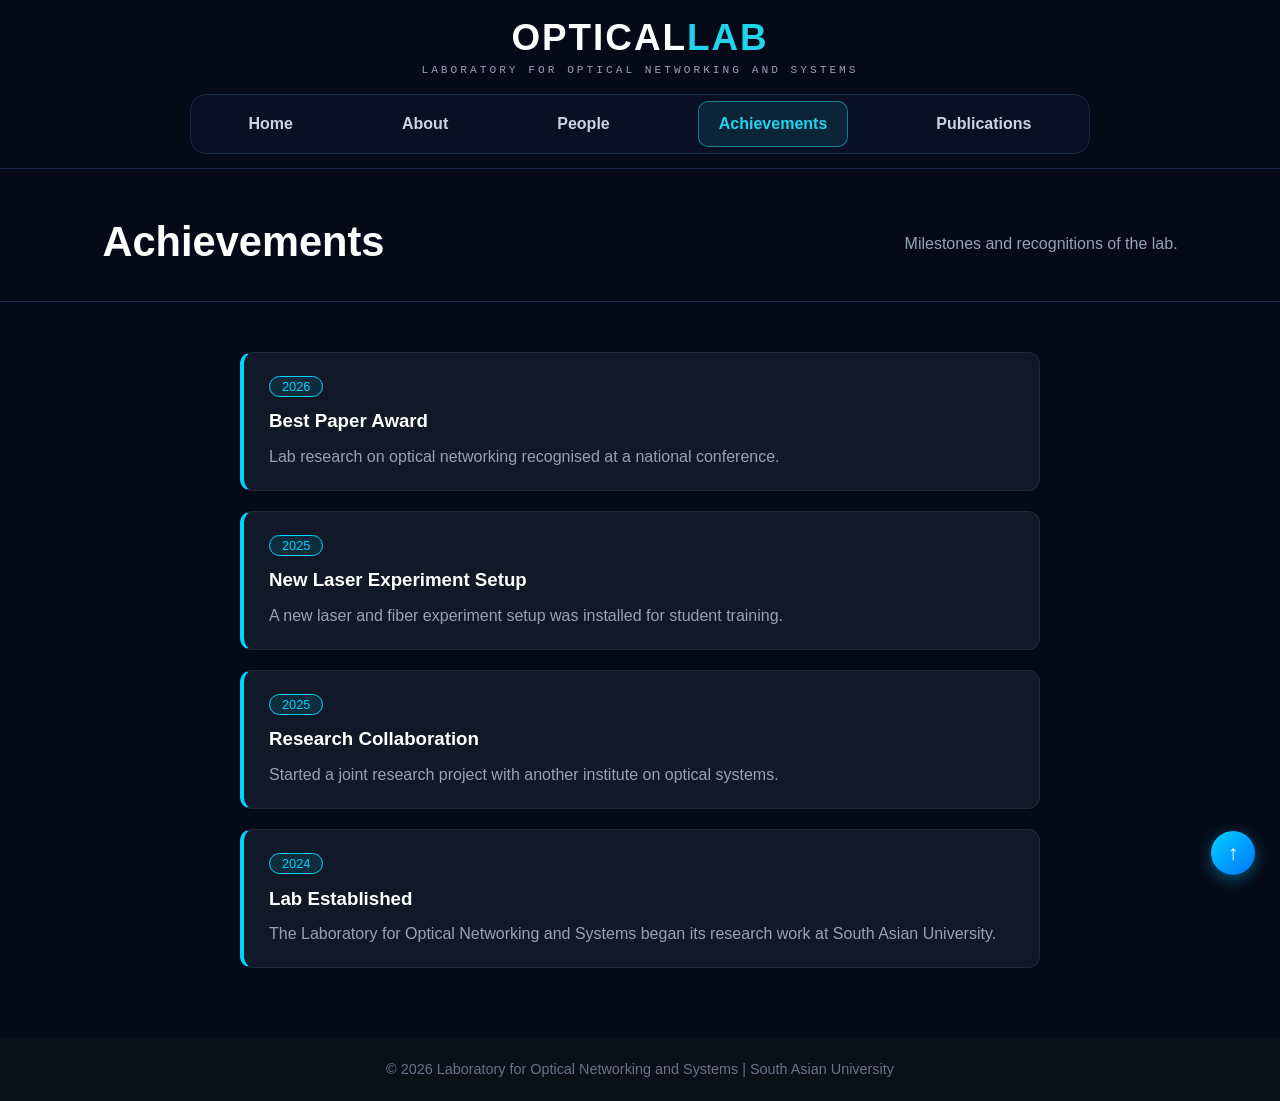
==== achievements.html @ 2f09a8d0 "Update achievements.html" ====
<!DOCTYPE html>
<html lang="en">
<head>
    <meta charset="UTF-8">
    <meta name="viewport" content="width=device-width, initial-scale=1.0">
    <title>Achievements | Laboratory for Optical Networking and Systems</title>
    <link rel="stylesheet" href="style.css">
</head>
<body id="top">
    <header class="site-header">
        <a class="brand" href="../index.html">
            <span class="brand-name">OPTICAL<span>LAB</span></span>
            <span class="brand-tag">Laboratory for Optical Networking and Systems</span>
        </a>
        <input type="checkbox" id="menuToggle" class="menu-toggle">
        <label for="menuToggle" class="menu-btn" aria-label="Open menu">&#9776; Menu</label>
        <nav class="pill-nav">
            <ul class="nav-links">
                    <li><a href="../index.html">Home</a></li>
                    <li><a href="../index.html#about">About</a></li>
                    <li><a href="team.html">People</a></li>
                    <li><a href="achievements.html" class="active">Achievements</a></li>
                    <li><a href="publications.html">Publications</a></li>
            </ul>
        </nav>
    </header>

    <section class="page-header">
        <h1>Achievements</h1>
        <p>Milestones and recognitions of the lab.</p>
    </section>

    <section class="content">
        <!-- NOTE: entries below are sample text. Replace them with real achievements. -->
        <div class="timeline">
            <div class="timeline-item">
                <span class="year-tag">2026</span>
                <h3>Best Paper Award</h3>
                <p>Lab research on optical networking recognised at a national conference.</p>
            </div>
            <div class="timeline-item">
                <span class="year-tag">2025</span>
                <h3>New Laser Experiment Setup</h3>
                <p>A new laser and fiber experiment setup was installed for student training.</p>
            </div>
            <div class="timeline-item">
                <span class="year-tag">2025</span>
                <h3>Research Collaboration</h3>
                <p>Started a joint research project with another institute on optical systems.</p>
            </div>
            <div class="timeline-item">
                <span class="year-tag">2024</span>
                <h3>Lab Established</h3>
                <p>The Laboratory for Optical Networking and Systems began its research work at South Asian University.</p>
            </div>
        </div>
    </section>

    <footer>
        <p>&copy; 2026 Laboratory for Optical Networking and Systems | South Asian University</p>
    </footer>
    <a href="#top" class="top-btn" title="Back to top">&uarr;</a>
    <script src="../js/main.js" defer></script>
</body>
</html>
---- style.css ----
* {
    margin: 0;
    padding: 0;
    box-sizing: border-box;
    font-family: -apple-system, BlinkMacSystemFont, "Segoe UI", Roboto, Helvetica, Arial, sans-serif;
}

body {
    background-color: #0b0f19; 
    color: #e0e6ed;
    line-height: 1.6;
}

.navbar {
    display: flex;
    justify-content: space-between;
    align-items: center;
    padding: 1.2rem 8%;
    background-color: #111827;
    border-bottom: 2px solid #00d2ff; 
    position: sticky;
    top: 0;
    z-index: 100;
}

.logo {
    font-size: 1.5rem;
    font-weight: 700;
    letter-spacing: 1px;
    color: #ffffff;
}

.logo span {
    color: #00d2ff; 
}

.nav-links {
    display: flex;
    list-style: none;
    gap: 20px;
}

.nav-links a {
    text-decoration: none;
    color: #a0aec0;
    font-weight: 500;
    transition: color 0.3s ease, border-bottom 0.3s ease;
    padding-bottom: 5px;
}

.nav-links a:hover,
.nav-links a.active {
    color: #00d2ff;
    border-bottom: 2px solid #00d2ff;
}

.hero {
    background: radial-gradient(circle at center, #1e293b 0%, #0b0f19 80%);
    text-align: center;
    padding: 100px 20px;
    border-bottom: 1px solid #1e293b;
}

.hero-content {
    max-width: 800px;
    margin: 0 auto;
}

.badge {
    background: rgba(0, 210, 255, 0.1);
    color: #00d2ff;
    padding: 6px 16px;
    border-radius: 20px;
    font-size: 0.85rem;
    border: 1px solid #00d2ff;
    display: inline-block;
    margin-bottom: 15px;
}

.hero h1 {
    font-size: 2.8rem;
    color: #ffffff;
    margin-bottom: 15px;
    text-shadow: 0 0 15px rgba(0, 210, 255, 0.4);
}

.hero p {
    font-size: 1.15rem;
    color: #94a3b8;
    margin-bottom: 30px;
}

.hero-btns {
    display: flex;
    justify-content: center;
    gap: 15px;
}


.btn {
    text-decoration: none;
    padding: 12px 28px;
    border-radius: 30px;
    font-weight: 600;
    transition: all 0.3s ease;
}

.primary-btn {
    background: linear-gradient(135deg, #00d2ff, #0072ff);
    color: #ffffff;
    box-shadow: 0 4px 15px rgba(0, 210, 255, 0.3);
}

.primary-btn:hover {
    transform: translateY(-3px);
    box-shadow: 0 6px 20px rgba(0, 210, 255, 0.6);
}

.secondary-btn {
    background: transparent;
    color: #ffffff;
    border: 2px solid #334155;
}

.secondary-btn:hover {
    border-color: #00d2ff;
    color: #00d2ff;
    transform: translateY(-3px);
}

.highlights {
    padding: 70px 8%;
    text-align: center;
}

.section-title {
    font-size: 2rem;
    color: #ffffff;
    margin-bottom: 40px;
    position: relative;
    display: inline-block;
}

.section-title::after {
    content: '';
    display: block;
    width: 60%;
    height: 3px;
    background: #00d2ff;
    margin: 8px auto 0;
    border-radius: 2px;
}

.card-container {
    display: flex;
    justify-content: center;
    gap: 30px;
    flex-wrap: wrap;
}

.card {
    background-color: #111827;
    border: 1px solid #1e293b;
    border-radius: 12px;
    padding: 30px 20px;
    width: 300px;
    display: flex;
    flex-direction: column;
    align-items: center;
    transition: transform 0.3s ease, border-color 0.3s ease, box-shadow 0.3s ease;
}

.icon-shape {
    width: 50px;
    height: 50px;
    border-radius: 50%;
    margin-bottom: 20px;
}

.optical-icon {
    border: 4px solid #00d2ff;
    background: radial-gradient(circle, #00d2ff 30%, transparent 40%);
}

.laser-icon {
    background: linear-gradient(45deg, #00d2ff, #0072ff);
    box-shadow: 0 0 10px #00d2ff;
}

.system-icon {
    border: 3px dashed #00d2ff;
    background: #0b0f19;
}

.card h3 {
    color: #ffffff;
    margin-bottom: 10px;
}

.card p {
    color: #94a3b8;
    font-size: 0.95rem;
}

.card:hover {
    transform: translateY(-8px);
    border-color: #00d2ff;
    box-shadow: 0 8px 25px rgba(0, 210, 255, 0.25);
}

.stats-banner {
    display: flex;
    justify-content: space-around;
    align-items: center;
    background: #0f172a;
    padding: 40px 8%;
    margin-top: 20px;
    border-top: 1px solid #1e293b;
    border-bottom: 1px solid #1e293b;
    text-align: center;
}

.stat-item h3 {
    font-size: 2.2rem;
    color: #00d2ff;
}

.stat-item p {
    color: #94a3b8;
    font-weight: 500;
}

footer {
    text-align: center;
    padding: 20px;
    background-color: #0b0f19;
    color: #64748b;
    font-size: 0.9rem;
}



/* =====================================================
   NEW STYLES  (About section, Team, Publications,
   Achievements) - everything here is pure CSS, no JS
   ===================================================== */

html {
    scroll-behavior: smooth;
    scroll-padding-top: 80px; /* so the sticky navbar doesn't cover section titles */
}

/* ---------- Mobile menu (checkbox trick, no JS) ---------- */
.menu-toggle {
    display: none; /* the hidden checkbox */
}

.menu-btn {
    display: none; /* shown only on small screens */
    border: 1px solid #334155;
    color: #ffffff;
    font-size: 1.4rem;
    padding: 2px 12px;
    border-radius: 6px;
    cursor: pointer;
}

/* ---------- About section (merged into Home) ---------- */
.about {
    padding: 70px 8%;
    text-align: center;
}

.about-text {
    max-width: 800px;
    margin: 0 auto 40px;
    color: #94a3b8;
    font-size: 1.05rem;
}

.about-text p {
    margin-bottom: 15px;
}

.about .card h3 {
    color: #00d2ff;
}

.card p {
    text-align: center;
}

/* ---------- Explore More cards ---------- */
.explore {
    padding: 70px 8%;
    text-align: center;
}

.link-card {
    text-decoration: none;
}

/* ---------- Header used on the inner pages ---------- */
.page-header {
    text-align: center;
    padding: 60px 20px;
    background: radial-gradient(circle at center, #1e293b 0%, #0b0f19 80%);
    border-bottom: 1px solid #1e293b;
}

.page-header h1 {
    font-size: 2.4rem;
    color: #ffffff;
    text-shadow: 0 0 15px rgba(0, 210, 255, 0.4);
}

.page-header p {
    color: #94a3b8;
    margin-top: 8px;
}

.content {
    padding: 50px 8%;
    min-height: 50vh;
}

/* ---------- Filters (Team + Publications) ----------
   Each filter is a group of hidden radio buttons.
   The labels act as the buttons. When a radio is
   :checked, CSS hides the cards that don't match. */
.filter-radio {
    position: absolute;
    opacity: 0;
    pointer-events: none;
}

/* shows a ring around the buttons when using the keyboard */
.filter-radio:focus-visible ~ .filter-bar {
    outline: 2px solid #00d2ff;
    outline-offset: 8px;
    border-radius: 30px;
}

.filter-bar {
    display: flex;
    justify-content: center;
    flex-wrap: wrap;
    gap: 12px;
    margin-bottom: 40px;
}

.filter-btn {
    background: transparent;
    color: #a0aec0;
    border: 2px solid #334155;
    padding: 8px 22px;
    border-radius: 30px;
    font-weight: 600;
    cursor: pointer;
    transition: all 0.3s ease;
}

.filter-btn:hover {
    border-color: #00d2ff;
    color: #00d2ff;
}

/* highlight the button of the checked radio */
#t-all:checked ~ .filter-bar label[for="t-all"],
#t-faculty:checked ~ .filter-bar label[for="t-faculty"],
#t-researcher:checked ~ .filter-bar label[for="t-researcher"],
#t-student:checked ~ .filter-bar label[for="t-student"],
#p-all:checked ~ .filter-bar label[for="p-all"],
#p-2026:checked ~ .filter-bar label[for="p-2026"],
#p-2025:checked ~ .filter-bar label[for="p-2025"],
#p-2024:checked ~ .filter-bar label[for="p-2024"] {
    border-color: #00d2ff;
    color: #00d2ff;
    background: rgba(0, 210, 255, 0.1);
}

/* Team: hide members that are not in the chosen group */
#t-faculty:checked ~ .card-container .member:not(.faculty),
#t-researcher:checked ~ .card-container .member:not(.researcher),
#t-student:checked ~ .card-container .member:not(.student) {
    display: none;
}

/* Publications: hide papers from other years */
#p-2026:checked ~ .pub-list .pub:not(.y2026),
#p-2025:checked ~ .pub-list .pub:not(.y2025),
#p-2024:checked ~ .pub-list .pub:not(.y2024) {
    display: none;
}

/* ---------- Team cards ---------- */
.avatar {
    width: 80px;
    height: 80px;
    border-radius: 50%;
    background: linear-gradient(135deg, #00d2ff, #0072ff);
    color: #ffffff;
    font-size: 1.5rem;
    font-weight: 700;
    display: flex;
    justify-content: center;
    align-items: center;
    margin-bottom: 15px;
}

.role-tag {
    color: #00d2ff;
    font-size: 0.85rem;
    margin-bottom: 10px;
}

/* ---------- Publications + Achievements lists ---------- */
.pub-list,
.timeline {
    max-width: 800px;
    margin: 0 auto;
}

.pub,
.timeline-item {
    background-color: #111827;
    border: 1px solid #1e293b;
    border-left: 4px solid #00d2ff;
    border-radius: 12px;
    padding: 20px 25px;
    margin-bottom: 20px;
    transition: transform 0.3s ease, box-shadow 0.3s ease;
}

.pub:hover,
.timeline-item:hover {
    transform: translateX(6px);
    box-shadow: 0 8px 25px rgba(0, 210, 255, 0.2);
}

.pub h3,
.timeline-item h3 {
    color: #ffffff;
    margin: 8px 0;
}

.year-tag {
    background: rgba(0, 210, 255, 0.1);
    color: #00d2ff;
    border: 1px solid #00d2ff;
    border-radius: 20px;
    padding: 2px 12px;
    font-size: 0.8rem;
}

.authors {
    color: #94a3b8;
    font-size: 0.95rem;
}

.journal {
    color: #64748b;
    font-size: 0.9rem;
    font-style: italic;
}

.timeline-item p {
    color: #94a3b8;
}

/* ---------- Back to top (plain link, no JS) ---------- */
.top-btn {
    position: fixed;
    bottom: 25px;
    right: 25px;
    width: 44px;
    height: 44px;
    border-radius: 50%;
    background: linear-gradient(135deg, #00d2ff, #0072ff);
    color: #ffffff;
    font-size: 1.3rem;
    text-decoration: none;
    display: flex;
    justify-content: center;
    align-items: center;
    box-shadow: 0 4px 15px rgba(0, 210, 255, 0.4);
    z-index: 100;
}

/* ---------- Responsive ---------- */
@media (max-width: 768px) {
    .navbar {
        flex-wrap: wrap;
        padding: 1rem 5%;
    }

    .menu-btn {
        display: block;
    }

    nav {
        width: 100%;
    }

    .nav-links {
        display: none;
        flex-direction: column;
        gap: 12px;
        padding-top: 15px;
    }

    /* when the checkbox is ticked, show the menu */
    .menu-toggle:checked ~ nav .nav-links {
        display: flex;
    }

    .hero h1 {
        font-size: 2rem;
    }

    .hero-btns {
        flex-direction: column;
        align-items: center;
    }

    .stats-banner {
        flex-direction: column;
        gap: 20px;
    }

    .card {
        width: 100%;
    }
}


/* =====================================================
   SITE THEME OVERRIDES - header, page header, people page
   (styled after the CiLab website)
   ===================================================== */
:root {
    --bg: #060a18;
    --panel: #0b1226;
    --line: #1b2a4a;
    --cyan: #22d3ee;
    --mono: "Space Mono", "Courier New", Consolas, monospace;
}

body { background-color: var(--bg); }

/* ---------- Centered logo + pill menu ---------- */
.site-header {
    text-align: center;
    padding: 18px 4% 0;
    background: var(--bg);
    border-bottom: 1px solid var(--line);
    position: sticky;
    top: 0;
    z-index: 100;
}

.brand {
    display: inline-flex;
    flex-direction: column;
    align-items: center;
    text-decoration: none;
}

.brand-name {
    font-size: 2.3rem;
    font-weight: 800;
    letter-spacing: 2px;
    color: #ffffff;
    line-height: 1.1;
}

.brand-name span { color: var(--cyan); }

.brand-tag {
    font-family: var(--mono);
    font-size: 0.7rem;
    letter-spacing: 3px;
    text-transform: uppercase;
    color: #94a3b8;
    margin-top: 4px;
}

.pill-nav {
    max-width: 900px;
    margin: 14px auto;
    border: 1px solid var(--line);
    border-radius: 16px;
    background: rgba(11, 18, 38, 0.8);
    padding: 6px;
}

.pill-nav .nav-links {
    display: flex;
    justify-content: space-around;
    gap: 6px;
}

.pill-nav .nav-links a {
    display: block;
    padding: 9px 20px;
    border: 1px solid transparent;
    border-radius: 10px;
    color: #cbd5e1;
    font-weight: 600;
}

.pill-nav .nav-links a:hover,
.pill-nav .nav-links a.active {
    color: var(--cyan);
    background: rgba(34, 211, 238, 0.1);
    border: 1px solid rgba(34, 211, 238, 0.5);
}

.site-header .menu-btn { margin: 12px auto 0; }

/* ---------- Page header (left aligned, like CiLab) ---------- */
.page-header {
    display: flex;
    justify-content: space-between;
    align-items: center;
    flex-wrap: wrap;
    gap: 20px;
    text-align: left;
    background: var(--bg);
    padding: 40px 8% 25px;
    margin: 0;
    border-bottom: 1px solid var(--line);
}

.page-header h1 { font-size: 2.6rem; text-shadow: none; }
.page-header p { margin-top: 4px; }

.eyebrow {
    display: block;
    font-family: var(--mono);
    font-size: 0.8rem;
    letter-spacing: 2.5px;
    text-transform: uppercase;
    color: var(--cyan);
    margin-bottom: 6px;
}

.outline-btn {
    color: var(--cyan);
    text-decoration: none;
    font-weight: 600;
    border: 1px solid rgba(34, 211, 238, 0.5);
    background: rgba(34, 211, 238, 0.08);
    padding: 12px 22px;
    border-radius: 10px;
    transition: all 0.3s ease;
}

.outline-btn:hover { background: rgba(34, 211, 238, 0.2); }

.solid-btn {
    background: var(--cyan);
    color: #04121c;
    text-decoration: none;
    font-weight: 700;
    padding: 12px 22px;
    border-radius: 10px;
    white-space: nowrap;
    align-self: flex-start;
}

.solid-btn:hover { background: #67e8f9; }

/* ---------- People page ---------- */
.people-page {
    max-width: 1300px;
    margin: 0 auto;
    padding: 40px 4%;
}

.count {
    font-family: var(--mono);
    font-size: 0.75rem;
    color: var(--cyan);
    margin-left: 6px;
}

/* tree box */
.tree-box {
    background: var(--panel);
    border: 1px solid var(--line);
    border-radius: 18px;
    padding: 30px 20px;
    text-align: center;
    margin-bottom: 40px;
}

.tree-root {
    display: inline-block;
    border: 1px solid rgba(34, 211, 238, 0.6);
    border-radius: 12px;
    padding: 10px 22px;
    font-weight: 700;
    color: #ffffff;
    background: rgba(34, 211, 238, 0.06);
    box-shadow: 0 0 18px rgba(34, 211, 238, 0.15);
}

.tree-nodes {
    position: relative;
    display: flex;
    justify-content: center;
    flex-wrap: wrap;
    gap: 40px;
    margin-top: 34px;
    padding-top: 22px;
}

/* connector lines */
.tree-root::after {
    content: "";
    display: block;
    width: 2px;
    height: 34px;
    background: var(--cyan);
    margin: 10px auto -44px;
    position: relative;
    top: 10px;
}

.tree-nodes::before {
    content: "";
    position: absolute;
    top: 0;
    left: 18%;
    right: 18%;
    height: 2px;
    background: linear-gradient(90deg, #6366f1, var(--cyan), #38bdf8);
}

.tree-node {
    position: relative;
    display: flex;
    flex-direction: column;
    align-items: center;
    min-width: 200px;
    padding: 12px 22px;
    border: 1px solid var(--line);
    border-radius: 12px;
    background: #080e20;
    color: #ffffff;
    font-weight: 700;
    cursor: pointer;
    transition: all 0.3s ease;
}

.tree-node::before {
    content: "";
    position: absolute;
    top: -22px;
    left: 50%;
    width: 2px;
    height: 22px;
    background: #38bdf8;
}

.tree-node small {
    font-family: var(--mono);
    font-size: 0.65rem;
    letter-spacing: 2px;
    text-transform: uppercase;
    color: var(--cyan);
    margin-bottom: 4px;
}

.tree-node:hover { border-color: var(--cyan); }

#g-members:checked ~ .tree-box label[for="g-members"],
#g-collab:checked ~ .tree-box label[for="g-collab"],
#g-alumni:checked ~ .tree-box label[for="g-alumni"] {
    border-color: var(--cyan);
    background: rgba(34, 211, 238, 0.1);
    box-shadow: 0 0 22px rgba(34, 211, 238, 0.3);
}

/* sub filter (only for collaborators) */
.sub-bar {
    display: none;
    justify-content: center;
    flex-wrap: wrap;
    gap: 10px;
    margin-top: 25px;
}

#g-members:checked ~ .tree-box .sub-members,
#g-collab:checked ~ .tree-box .sub-collab,
#g-alumni:checked ~ .tree-box .sub-alumni { display: flex; }

.sub-btn {
    min-width: 150px;
    padding: 10px 20px;
    border: 1px solid var(--line);
    border-radius: 10px;
    background: #080e20;
    color: #ffffff;
    font-weight: 700;
    cursor: pointer;
    transition: all 0.3s ease;
}

.sub-btn:hover { border-color: var(--cyan); }

#c-all:checked ~ .tree-box label[for="c-all"],
#c-prof:checked ~ .tree-box label[for="c-prof"],
#c-scholar:checked ~ .tree-box label[for="c-scholar"],
#c-industry:checked ~ .tree-box label[for="c-industry"],
#m-all:checked ~ .tree-box label[for="m-all"],
#m-btech:checked ~ .tree-box label[for="m-btech"],
#m-scholar:checked ~ .tree-box label[for="m-scholar"],
#m-staff:checked ~ .tree-box label[for="m-staff"],
#a-all:checked ~ .tree-box label[for="a-all"],
#a-scholar:checked ~ .tree-box label[for="a-scholar"],
#a-btech:checked ~ .tree-box label[for="a-btech"] {
    border-color: var(--cyan);
    background: rgba(34, 211, 238, 0.12);
}

/* panels: show only the chosen group */
.panel { display: none; }
#g-members:checked ~ .panel-members,
#g-collab:checked ~ .panel-collab,
#g-alumni:checked ~ .panel-alumni { display: block; }

#c-prof:checked ~ .panel-collab .person-card:not(.prof),
#c-scholar:checked ~ .panel-collab .person-card:not(.scholar),
#c-industry:checked ~ .panel-collab .person-card:not(.industry) { display: none; }

/* current members sub filter (PI block only shows under "All") */
#m-btech:checked ~ .panel-members .person-card:not(.btech),
#m-scholar:checked ~ .panel-members .person-card:not(.scholar),
#m-staff:checked ~ .panel-members .person-card:not(.staff),
#m-btech:checked ~ .panel-members .pi-only,
#m-scholar:checked ~ .panel-members .pi-only,
#m-staff:checked ~ .panel-members .pi-only { display: none; }

/* alumni sub filter */
#a-scholar:checked ~ .panel-alumni .person-card:not(.scholar),
#a-btech:checked ~ .panel-alumni .person-card:not(.btech) { display: none; }

/* section label with line */
.section-tag {
    display: flex;
    align-items: center;
    gap: 15px;
    margin: 10px 0 22px;
}

.section-tag::after {
    content: "";
    flex: 1;
    height: 1px;
    background: var(--line);
}

.section-tag span {
    font-family: var(--mono);
    font-size: 0.85rem;
    letter-spacing: 2px;
    text-transform: uppercase;
    color: var(--cyan);
    border: 1px solid rgba(34, 211, 238, 0.45);
    background: rgba(34, 211, 238, 0.07);
    padding: 7px 14px;
    border-radius: 8px;
}

/* photo placeholder (head + shoulders) */
.avatar-box {
    flex-shrink: 0;
    width: 80px;
    height: 80px;
    border: 1px solid rgba(34, 211, 238, 0.4);
    border-radius: 12px;
    background: #0d1630;
    overflow: hidden;
    position: relative;
}

.avatar-box.big { width: 190px; height: 215px; border: 3px solid var(--cyan); border-radius: 12px; }

.silhouette::before,
.silhouette::after {
    content: "";
    position: absolute;
    left: 50%;
    transform: translateX(-50%);
    background: #1f2b4d;
}

.silhouette::before { top: 18%; width: 34%; height: 34%; border-radius: 50%; }
.silhouette::after { bottom: -12%; width: 70%; height: 42%; border-radius: 50% 50% 0 0; }

/* PI feature card */
.pi-card {
    display: flex;
    gap: 30px;
    align-items: flex-start;
    background: var(--panel);
    border: 1px solid rgba(34, 211, 238, 0.5);
    border-radius: 18px;
    padding: 30px;
    margin-bottom: 40px;
    box-shadow: 0 0 25px rgba(34, 211, 238, 0.08);
}

.pi-info { flex: 1; }
.pi-info h2 { font-size: 2.2rem; color: #ffffff; line-height: 1.2; }
.pi-role { display: block; color: var(--cyan); font-weight: 700; font-size: 1.1rem; margin: 4px 0; }
.pi-dept { display: block; color: #94a3b8; font-size: 0.9rem; margin-bottom: 15px; }
.pi-info p { color: #cbd5e1; }

/* member cards */
.people-grid {
    display: grid;
    grid-template-columns: repeat(auto-fill, minmax(340px, 1fr));
    gap: 22px;
    margin-bottom: 40px;
}

.person-card {
    display: flex;
    gap: 18px;
    align-items: flex-start;
    background: var(--panel);
    border: 1px solid var(--line);
    border-radius: 14px;
    padding: 20px;
    transition: transform 0.3s ease, border-color 0.3s ease, box-shadow 0.3s ease;
}

.person-card:hover {
    transform: translateY(-4px);
    border-color: var(--cyan);
    box-shadow: 0 8px 25px rgba(34, 211, 238, 0.2);
}

.person-info h3 { color: #ffffff; font-size: 1.2rem; }
.person-role { display: block; color: var(--cyan); font-weight: 600; font-size: 0.88rem; margin: 2px 0 6px; }
.person-info p { color: #94a3b8; font-size: 0.9rem; }

.person-links { display: flex; gap: 15px; margin-top: 10px; }

.person-links a {
    color: #a0aec0;
    font-size: 0.85rem;
    text-decoration: none;
    border-bottom: 1px solid #334155;
}

.person-links a:hover { color: var(--cyan); border-color: var(--cyan); }

/* ---------- Mobile ---------- */
@media (max-width: 768px) {
    .pill-nav { display: none; }
    .menu-toggle:checked ~ .pill-nav { display: block; }
    .pill-nav .nav-links { flex-direction: column; padding-top: 0; }
    .site-header .menu-btn { display: inline-block; }
    .brand-name { font-size: 1.8rem; }
    .brand-tag { font-size: 0.55rem; letter-spacing: 1.5px; }
    .page-header h1 { font-size: 2rem; }
    .pi-card { flex-direction: column; }
    .tree-nodes::before { display: none; }
    .tree-node { min-width: 100%; }
    .tree-node::before, .tree-root::after { display: none; }
    .tree-nodes { gap: 12px; margin-top: 20px; padding-top: 0; }
    .people-grid { grid-template-columns: 1fr; }
}
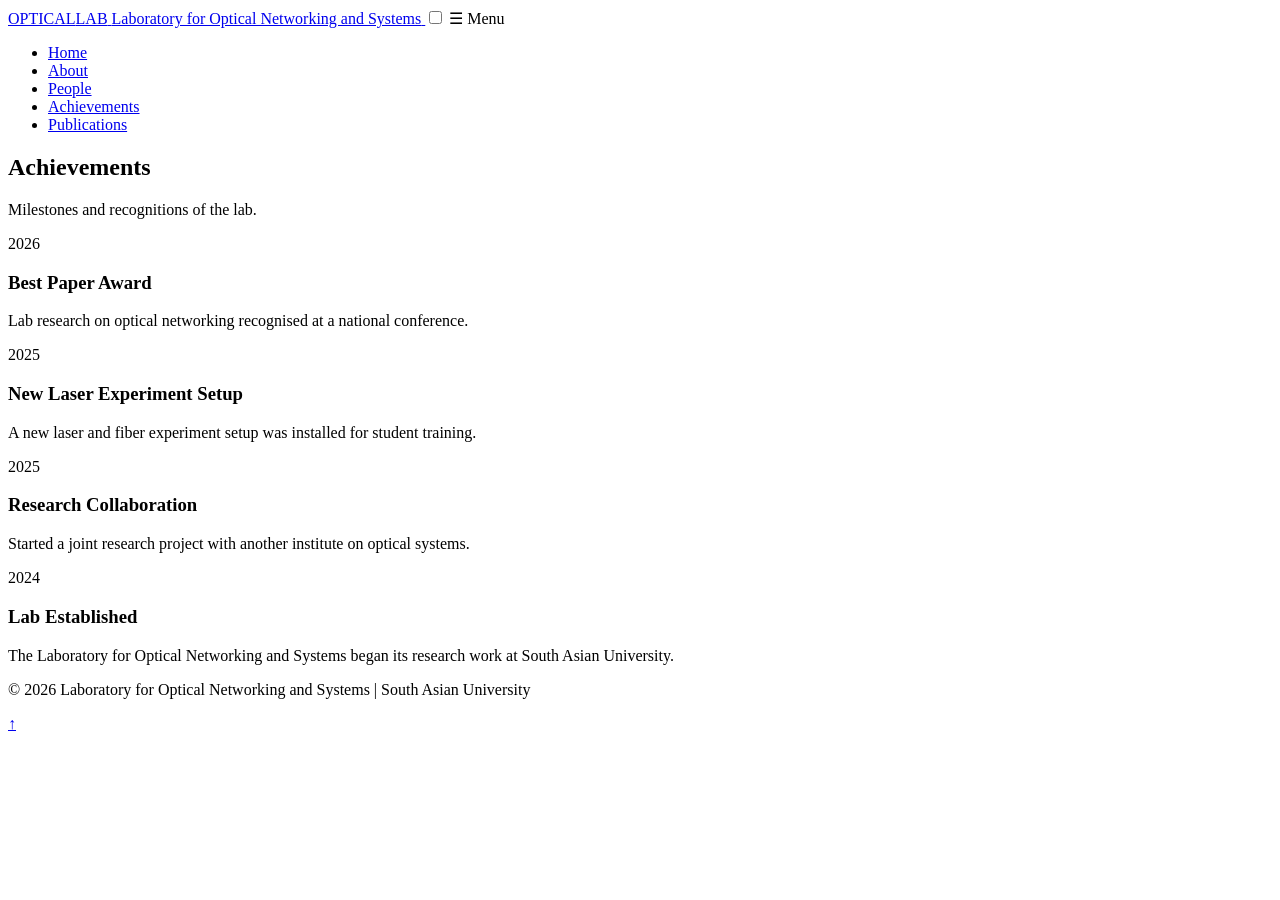
==== commit 26b731a2: "Update achievements.html" ====
--- a/achievements.html
+++ b/achievements.html
@@ -4,7 +4,7 @@
     <meta charset="UTF-8">
     <meta name="viewport" content="width=device-width, initial-scale=1.0">
     <title>Achievements | Laboratory for Optical Networking and Systems</title>
-    <link rel="stylesheet" href="style.css">
+    <link rel="stylesheet" href="../css/style.css">
 </head>
 <body id="top">
     <header class="site-header">
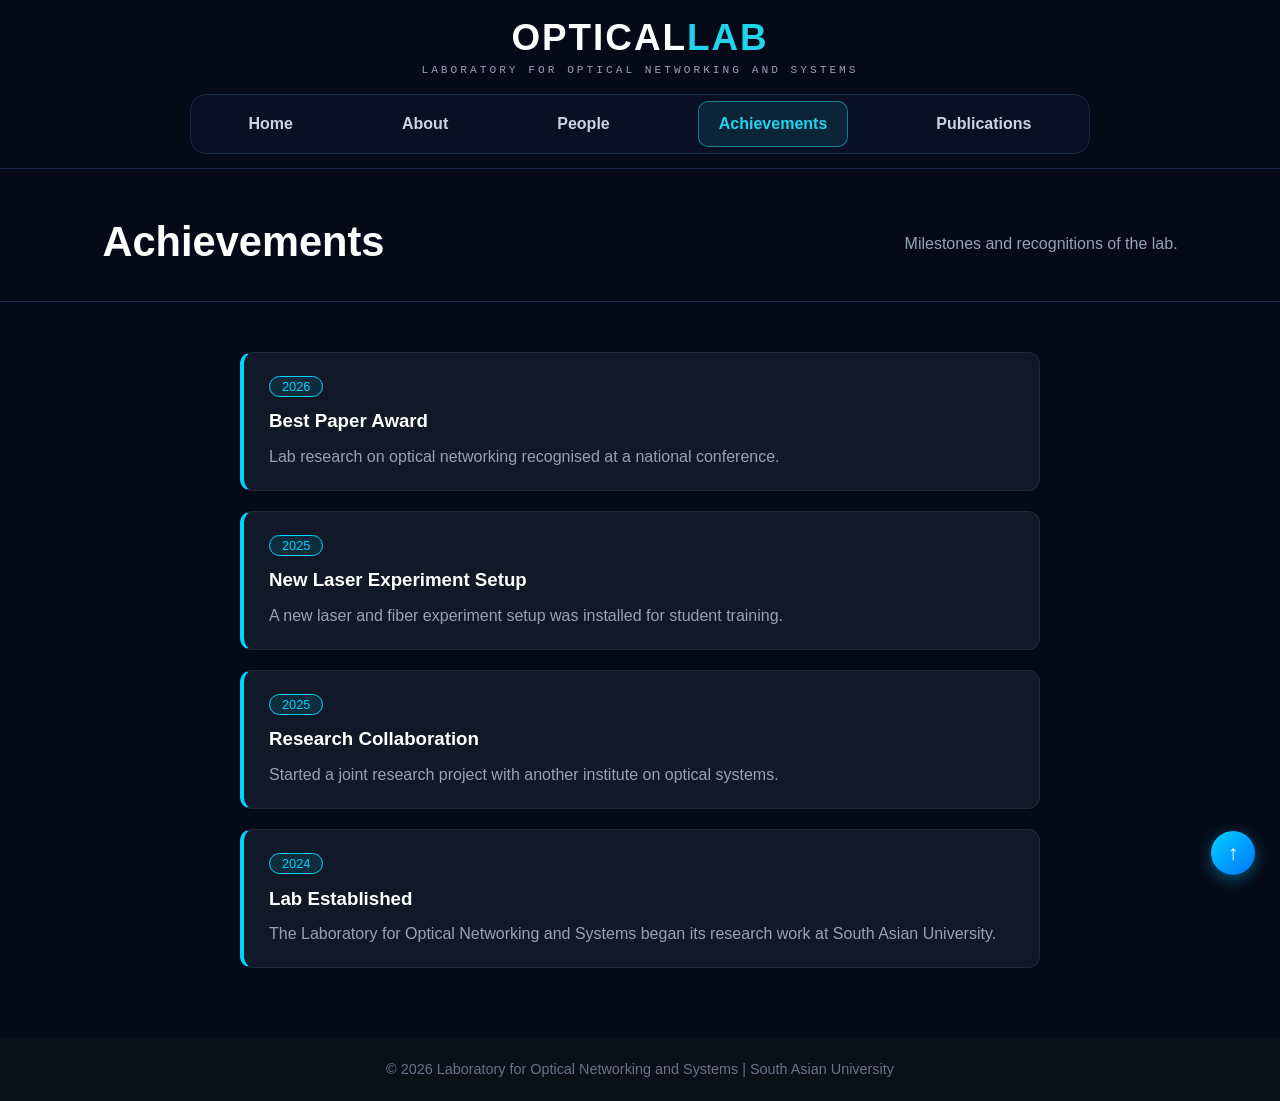
==== commit 6ff424e8: "Update achievements.html" ====
--- a/achievements.html
+++ b/achievements.html
@@ -4,7 +4,7 @@
     <meta charset="UTF-8">
     <meta name="viewport" content="width=device-width, initial-scale=1.0">
     <title>Achievements | Laboratory for Optical Networking and Systems</title>
-    <link rel="stylesheet" href="../css/style.css">
+    <link rel="stylesheet" href="style.css">
 </head>
 <body id="top">
     <header class="site-header">
--- a/style.css
+++ b/style.css
@@ -0,0 +1,977 @@
+* {
+    margin: 0;
+    padding: 0;
+    box-sizing: border-box;
+    font-family: -apple-system, BlinkMacSystemFont, "Segoe UI", Roboto, Helvetica, Arial, sans-serif;
+}
+
+body {
+    background-color: #0b0f19; 
+    color: #e0e6ed;
+    line-height: 1.6;
+}
+
+.navbar {
+    display: flex;
+    justify-content: space-between;
+    align-items: center;
+    padding: 1.2rem 8%;
+    background-color: #111827;
+    border-bottom: 2px solid #00d2ff; 
+    position: sticky;
+    top: 0;
+    z-index: 100;
+}
+
+.logo {
+    font-size: 1.5rem;
+    font-weight: 700;
+    letter-spacing: 1px;
+    color: #ffffff;
+}
+
+.logo span {
+    color: #00d2ff; 
+}
+
+.nav-links {
+    display: flex;
+    list-style: none;
+    gap: 20px;
+}
+
+.nav-links a {
+    text-decoration: none;
+    color: #a0aec0;
+    font-weight: 500;
+    transition: color 0.3s ease, border-bottom 0.3s ease;
+    padding-bottom: 5px;
+}
+
+.nav-links a:hover,
+.nav-links a.active {
+    color: #00d2ff;
+    border-bottom: 2px solid #00d2ff;
+}
+
+.hero {
+    background: radial-gradient(circle at center, #1e293b 0%, #0b0f19 80%);
+    text-align: center;
+    padding: 100px 20px;
+    border-bottom: 1px solid #1e293b;
+}
+
+.hero-content {
+    max-width: 800px;
+    margin: 0 auto;
+}
+
+.badge {
+    background: rgba(0, 210, 255, 0.1);
+    color: #00d2ff;
+    padding: 6px 16px;
+    border-radius: 20px;
+    font-size: 0.85rem;
+    border: 1px solid #00d2ff;
+    display: inline-block;
+    margin-bottom: 15px;
+}
+
+.hero h1 {
+    font-size: 2.8rem;
+    color: #ffffff;
+    margin-bottom: 15px;
+    text-shadow: 0 0 15px rgba(0, 210, 255, 0.4);
+}
+
+.hero p {
+    font-size: 1.15rem;
+    color: #94a3b8;
+    margin-bottom: 30px;
+}
+
+.hero-btns {
+    display: flex;
+    justify-content: center;
+    gap: 15px;
+}
+
+
+.btn {
+    text-decoration: none;
+    padding: 12px 28px;
+    border-radius: 30px;
+    font-weight: 600;
+    transition: all 0.3s ease;
+}
+
+.primary-btn {
+    background: linear-gradient(135deg, #00d2ff, #0072ff);
+    color: #ffffff;
+    box-shadow: 0 4px 15px rgba(0, 210, 255, 0.3);
+}
+
+.primary-btn:hover {
+    transform: translateY(-3px);
+    box-shadow: 0 6px 20px rgba(0, 210, 255, 0.6);
+}
+
+.secondary-btn {
+    background: transparent;
+    color: #ffffff;
+    border: 2px solid #334155;
+}
+
+.secondary-btn:hover {
+    border-color: #00d2ff;
+    color: #00d2ff;
+    transform: translateY(-3px);
+}
+
+.highlights {
+    padding: 70px 8%;
+    text-align: center;
+}
+
+.section-title {
+    font-size: 2rem;
+    color: #ffffff;
+    margin-bottom: 40px;
+    position: relative;
+    display: inline-block;
+}
+
+.section-title::after {
+    content: '';
+    display: block;
+    width: 60%;
+    height: 3px;
+    background: #00d2ff;
+    margin: 8px auto 0;
+    border-radius: 2px;
+}
+
+.card-container {
+    display: flex;
+    justify-content: center;
+    gap: 30px;
+    flex-wrap: wrap;
+}
+
+.card {
+    background-color: #111827;
+    border: 1px solid #1e293b;
+    border-radius: 12px;
+    padding: 30px 20px;
+    width: 300px;
+    display: flex;
+    flex-direction: column;
+    align-items: center;
+    transition: transform 0.3s ease, border-color 0.3s ease, box-shadow 0.3s ease;
+}
+
+.icon-shape {
+    width: 50px;
+    height: 50px;
+    border-radius: 50%;
+    margin-bottom: 20px;
+}
+
+.optical-icon {
+    border: 4px solid #00d2ff;
+    background: radial-gradient(circle, #00d2ff 30%, transparent 40%);
+}
+
+.laser-icon {
+    background: linear-gradient(45deg, #00d2ff, #0072ff);
+    box-shadow: 0 0 10px #00d2ff;
+}
+
+.system-icon {
+    border: 3px dashed #00d2ff;
+    background: #0b0f19;
+}
+
+.card h3 {
+    color: #ffffff;
+    margin-bottom: 10px;
+}
+
+.card p {
+    color: #94a3b8;
+    font-size: 0.95rem;
+}
+
+.card:hover {
+    transform: translateY(-8px);
+    border-color: #00d2ff;
+    box-shadow: 0 8px 25px rgba(0, 210, 255, 0.25);
+}
+
+.stats-banner {
+    display: flex;
+    justify-content: space-around;
+    align-items: center;
+    background: #0f172a;
+    padding: 40px 8%;
+    margin-top: 20px;
+    border-top: 1px solid #1e293b;
+    border-bottom: 1px solid #1e293b;
+    text-align: center;
+}
+
+.stat-item h3 {
+    font-size: 2.2rem;
+    color: #00d2ff;
+}
+
+.stat-item p {
+    color: #94a3b8;
+    font-weight: 500;
+}
+
+footer {
+    text-align: center;
+    padding: 20px;
+    background-color: #0b0f19;
+    color: #64748b;
+    font-size: 0.9rem;
+}
+
+
+
+/* =====================================================
+   NEW STYLES  (About section, Team, Publications,
+   Achievements) - everything here is pure CSS, no JS
+   ===================================================== */
+
+html {
+    scroll-behavior: smooth;
+    scroll-padding-top: 80px; /* so the sticky navbar doesn't cover section titles */
+}
+
+/* ---------- Mobile menu (checkbox trick, no JS) ---------- */
+.menu-toggle {
+    display: none; /* the hidden checkbox */
+}
+
+.menu-btn {
+    display: none; /* shown only on small screens */
+    border: 1px solid #334155;
+    color: #ffffff;
+    font-size: 1.4rem;
+    padding: 2px 12px;
+    border-radius: 6px;
+    cursor: pointer;
+}
+
+/* ---------- About section (merged into Home) ---------- */
+.about {
+    padding: 70px 8%;
+    text-align: center;
+}
+
+.about-text {
+    max-width: 800px;
+    margin: 0 auto 40px;
+    color: #94a3b8;
+    font-size: 1.05rem;
+}
+
+.about-text p {
+    margin-bottom: 15px;
+}
+
+.about .card h3 {
+    color: #00d2ff;
+}
+
+.card p {
+    text-align: center;
+}
+
+/* ---------- Explore More cards ---------- */
+.explore {
+    padding: 70px 8%;
+    text-align: center;
+}
+
+.link-card {
+    text-decoration: none;
+}
+
+/* ---------- Header used on the inner pages ---------- */
+.page-header {
+    text-align: center;
+    padding: 60px 20px;
+    background: radial-gradient(circle at center, #1e293b 0%, #0b0f19 80%);
+    border-bottom: 1px solid #1e293b;
+}
+
+.page-header h1 {
+    font-size: 2.4rem;
+    color: #ffffff;
+    text-shadow: 0 0 15px rgba(0, 210, 255, 0.4);
+}
+
+.page-header p {
+    color: #94a3b8;
+    margin-top: 8px;
+}
+
+.content {
+    padding: 50px 8%;
+    min-height: 50vh;
+}
+
+/* ---------- Filters (Team + Publications) ----------
+   Each filter is a group of hidden radio buttons.
+   The labels act as the buttons. When a radio is
+   :checked, CSS hides the cards that don't match. */
+.filter-radio {
+    position: absolute;
+    opacity: 0;
+    pointer-events: none;
+}
+
+/* shows a ring around the buttons when using the keyboard */
+.filter-radio:focus-visible ~ .filter-bar {
+    outline: 2px solid #00d2ff;
+    outline-offset: 8px;
+    border-radius: 30px;
+}
+
+.filter-bar {
+    display: flex;
+    justify-content: center;
+    flex-wrap: wrap;
+    gap: 12px;
+    margin-bottom: 40px;
+}
+
+.filter-btn {
+    background: transparent;
+    color: #a0aec0;
+    border: 2px solid #334155;
+    padding: 8px 22px;
+    border-radius: 30px;
+    font-weight: 600;
+    cursor: pointer;
+    transition: all 0.3s ease;
+}
+
+.filter-btn:hover {
+    border-color: #00d2ff;
+    color: #00d2ff;
+}
+
+/* highlight the button of the checked radio */
+#t-all:checked ~ .filter-bar label[for="t-all"],
+#t-faculty:checked ~ .filter-bar label[for="t-faculty"],
+#t-researcher:checked ~ .filter-bar label[for="t-researcher"],
+#t-student:checked ~ .filter-bar label[for="t-student"],
+#p-all:checked ~ .filter-bar label[for="p-all"],
+#p-2026:checked ~ .filter-bar label[for="p-2026"],
+#p-2025:checked ~ .filter-bar label[for="p-2025"],
+#p-2024:checked ~ .filter-bar label[for="p-2024"] {
+    border-color: #00d2ff;
+    color: #00d2ff;
+    background: rgba(0, 210, 255, 0.1);
+}
+
+/* Team: hide members that are not in the chosen group */
+#t-faculty:checked ~ .card-container .member:not(.faculty),
+#t-researcher:checked ~ .card-container .member:not(.researcher),
+#t-student:checked ~ .card-container .member:not(.student) {
+    display: none;
+}
+
+/* Publications: hide papers from other years */
+#p-2026:checked ~ .pub-list .pub:not(.y2026),
+#p-2025:checked ~ .pub-list .pub:not(.y2025),
+#p-2024:checked ~ .pub-list .pub:not(.y2024) {
+    display: none;
+}
+
+/* ---------- Team cards ---------- */
+.avatar {
+    width: 80px;
+    height: 80px;
+    border-radius: 50%;
+    background: linear-gradient(135deg, #00d2ff, #0072ff);
+    color: #ffffff;
+    font-size: 1.5rem;
+    font-weight: 700;
+    display: flex;
+    justify-content: center;
+    align-items: center;
+    margin-bottom: 15px;
+}
+
+.role-tag {
+    color: #00d2ff;
+    font-size: 0.85rem;
+    margin-bottom: 10px;
+}
+
+/* ---------- Publications + Achievements lists ---------- */
+.pub-list,
+.timeline {
+    max-width: 800px;
+    margin: 0 auto;
+}
+
+.pub,
+.timeline-item {
+    background-color: #111827;
+    border: 1px solid #1e293b;
+    border-left: 4px solid #00d2ff;
+    border-radius: 12px;
+    padding: 20px 25px;
+    margin-bottom: 20px;
+    transition: transform 0.3s ease, box-shadow 0.3s ease;
+}
+
+.pub:hover,
+.timeline-item:hover {
+    transform: translateX(6px);
+    box-shadow: 0 8px 25px rgba(0, 210, 255, 0.2);
+}
+
+.pub h3,
+.timeline-item h3 {
+    color: #ffffff;
+    margin: 8px 0;
+}
+
+.year-tag {
+    background: rgba(0, 210, 255, 0.1);
+    color: #00d2ff;
+    border: 1px solid #00d2ff;
+    border-radius: 20px;
+    padding: 2px 12px;
+    font-size: 0.8rem;
+}
+
+.authors {
+    color: #94a3b8;
+    font-size: 0.95rem;
+}
+
+.journal {
+    color: #64748b;
+    font-size: 0.9rem;
+    font-style: italic;
+}
+
+.timeline-item p {
+    color: #94a3b8;
+}
+
+/* ---------- Back to top (plain link, no JS) ---------- */
+.top-btn {
+    position: fixed;
+    bottom: 25px;
+    right: 25px;
+    width: 44px;
+    height: 44px;
+    border-radius: 50%;
+    background: linear-gradient(135deg, #00d2ff, #0072ff);
+    color: #ffffff;
+    font-size: 1.3rem;
+    text-decoration: none;
+    display: flex;
+    justify-content: center;
+    align-items: center;
+    box-shadow: 0 4px 15px rgba(0, 210, 255, 0.4);
+    z-index: 100;
+}
+
+/* ---------- Responsive ---------- */
+@media (max-width: 768px) {
+    .navbar {
+        flex-wrap: wrap;
+        padding: 1rem 5%;
+    }
+
+    .menu-btn {
+        display: block;
+    }
+
+    nav {
+        width: 100%;
+    }
+
+    .nav-links {
+        display: none;
+        flex-direction: column;
+        gap: 12px;
+        padding-top: 15px;
+    }
+
+    /* when the checkbox is ticked, show the menu */
+    .menu-toggle:checked ~ nav .nav-links {
+        display: flex;
+    }
+
+    .hero h1 {
+        font-size: 2rem;
+    }
+
+    .hero-btns {
+        flex-direction: column;
+        align-items: center;
+    }
+
+    .stats-banner {
+        flex-direction: column;
+        gap: 20px;
+    }
+
+    .card {
+        width: 100%;
+    }
+}
+
+
+/* =====================================================
+   SITE THEME OVERRIDES - header, page header, people page
+   (styled after the CiLab website)
+   ===================================================== */
+:root {
+    --bg: #060a18;
+    --panel: #0b1226;
+    --line: #1b2a4a;
+    --cyan: #22d3ee;
+    --mono: "Space Mono", "Courier New", Consolas, monospace;
+}
+
+body { background-color: var(--bg); }
+
+/* ---------- Centered logo + pill menu ---------- */
+.site-header {
+    text-align: center;
+    padding: 18px 4% 0;
+    background: var(--bg);
+    border-bottom: 1px solid var(--line);
+    position: sticky;
+    top: 0;
+    z-index: 100;
+}
+
+.brand {
+    display: inline-flex;
+    flex-direction: column;
+    align-items: center;
+    text-decoration: none;
+}
+
+.brand-name {
+    font-size: 2.3rem;
+    font-weight: 800;
+    letter-spacing: 2px;
+    color: #ffffff;
+    line-height: 1.1;
+}
+
+.brand-name span { color: var(--cyan); }
+
+.brand-tag {
+    font-family: var(--mono);
+    font-size: 0.7rem;
+    letter-spacing: 3px;
+    text-transform: uppercase;
+    color: #94a3b8;
+    margin-top: 4px;
+}
+
+.pill-nav {
+    max-width: 900px;
+    margin: 14px auto;
+    border: 1px solid var(--line);
+    border-radius: 16px;
+    background: rgba(11, 18, 38, 0.8);
+    padding: 6px;
+}
+
+.pill-nav .nav-links {
+    display: flex;
+    justify-content: space-around;
+    gap: 6px;
+}
+
+.pill-nav .nav-links a {
+    display: block;
+    padding: 9px 20px;
+    border: 1px solid transparent;
+    border-radius: 10px;
+    color: #cbd5e1;
+    font-weight: 600;
+}
+
+.pill-nav .nav-links a:hover,
+.pill-nav .nav-links a.active {
+    color: var(--cyan);
+    background: rgba(34, 211, 238, 0.1);
+    border: 1px solid rgba(34, 211, 238, 0.5);
+}
+
+.site-header .menu-btn { margin: 12px auto 0; }
+
+/* ---------- Page header (left aligned, like CiLab) ---------- */
+.page-header {
+    display: flex;
+    justify-content: space-between;
+    align-items: center;
+    flex-wrap: wrap;
+    gap: 20px;
+    text-align: left;
+    background: var(--bg);
+    padding: 40px 8% 25px;
+    margin: 0;
+    border-bottom: 1px solid var(--line);
+}
+
+.page-header h1 { font-size: 2.6rem; text-shadow: none; }
+.page-header p { margin-top: 4px; }
+
+.eyebrow {
+    display: block;
+    font-family: var(--mono);
+    font-size: 0.8rem;
+    letter-spacing: 2.5px;
+    text-transform: uppercase;
+    color: var(--cyan);
+    margin-bottom: 6px;
+}
+
+.outline-btn {
+    color: var(--cyan);
+    text-decoration: none;
+    font-weight: 600;
+    border: 1px solid rgba(34, 211, 238, 0.5);
+    background: rgba(34, 211, 238, 0.08);
+    padding: 12px 22px;
+    border-radius: 10px;
+    transition: all 0.3s ease;
+}
+
+.outline-btn:hover { background: rgba(34, 211, 238, 0.2); }
+
+.solid-btn {
+    background: var(--cyan);
+    color: #04121c;
+    text-decoration: none;
+    font-weight: 700;
+    padding: 12px 22px;
+    border-radius: 10px;
+    white-space: nowrap;
+    align-self: flex-start;
+}
+
+.solid-btn:hover { background: #67e8f9; }
+
+/* ---------- People page ---------- */
+.people-page {
+    max-width: 1300px;
+    margin: 0 auto;
+    padding: 40px 4%;
+}
+
+.count {
+    font-family: var(--mono);
+    font-size: 0.75rem;
+    color: var(--cyan);
+    margin-left: 6px;
+}
+
+/* tree box */
+.tree-box {
+    background: var(--panel);
+    border: 1px solid var(--line);
+    border-radius: 18px;
+    padding: 30px 20px;
+    text-align: center;
+    margin-bottom: 40px;
+}
+
+.tree-root {
+    display: inline-block;
+    border: 1px solid rgba(34, 211, 238, 0.6);
+    border-radius: 12px;
+    padding: 10px 22px;
+    font-weight: 700;
+    color: #ffffff;
+    background: rgba(34, 211, 238, 0.06);
+    box-shadow: 0 0 18px rgba(34, 211, 238, 0.15);
+}
+
+.tree-nodes {
+    position: relative;
+    display: flex;
+    justify-content: center;
+    flex-wrap: wrap;
+    gap: 40px;
+    margin-top: 34px;
+    padding-top: 22px;
+}
+
+/* connector lines */
+.tree-root::after {
+    content: "";
+    display: block;
+    width: 2px;
+    height: 34px;
+    background: var(--cyan);
+    margin: 10px auto -44px;
+    position: relative;
+    top: 10px;
+}
+
+.tree-nodes::before {
+    content: "";
+    position: absolute;
+    top: 0;
+    left: 18%;
+    right: 18%;
+    height: 2px;
+    background: linear-gradient(90deg, #6366f1, var(--cyan), #38bdf8);
+}
+
+.tree-node {
+    position: relative;
+    display: flex;
+    flex-direction: column;
+    align-items: center;
+    min-width: 200px;
+    padding: 12px 22px;
+    border: 1px solid var(--line);
+    border-radius: 12px;
+    background: #080e20;
+    color: #ffffff;
+    font-weight: 700;
+    cursor: pointer;
+    transition: all 0.3s ease;
+}
+
+.tree-node::before {
+    content: "";
+    position: absolute;
+    top: -22px;
+    left: 50%;
+    width: 2px;
+    height: 22px;
+    background: #38bdf8;
+}
+
+.tree-node small {
+    font-family: var(--mono);
+    font-size: 0.65rem;
+    letter-spacing: 2px;
+    text-transform: uppercase;
+    color: var(--cyan);
+    margin-bottom: 4px;
+}
+
+.tree-node:hover { border-color: var(--cyan); }
+
+#g-members:checked ~ .tree-box label[for="g-members"],
+#g-collab:checked ~ .tree-box label[for="g-collab"],
+#g-alumni:checked ~ .tree-box label[for="g-alumni"] {
+    border-color: var(--cyan);
+    background: rgba(34, 211, 238, 0.1);
+    box-shadow: 0 0 22px rgba(34, 211, 238, 0.3);
+}
+
+/* sub filter (only for collaborators) */
+.sub-bar {
+    display: none;
+    justify-content: center;
+    flex-wrap: wrap;
+    gap: 10px;
+    margin-top: 25px;
+}
+
+#g-members:checked ~ .tree-box .sub-members,
+#g-collab:checked ~ .tree-box .sub-collab,
+#g-alumni:checked ~ .tree-box .sub-alumni { display: flex; }
+
+.sub-btn {
+    min-width: 150px;
+    padding: 10px 20px;
+    border: 1px solid var(--line);
+    border-radius: 10px;
+    background: #080e20;
+    color: #ffffff;
+    font-weight: 700;
+    cursor: pointer;
+    transition: all 0.3s ease;
+}
+
+.sub-btn:hover { border-color: var(--cyan); }
+
+#c-all:checked ~ .tree-box label[for="c-all"],
+#c-prof:checked ~ .tree-box label[for="c-prof"],
+#c-scholar:checked ~ .tree-box label[for="c-scholar"],
+#c-industry:checked ~ .tree-box label[for="c-industry"],
+#m-all:checked ~ .tree-box label[for="m-all"],
+#m-btech:checked ~ .tree-box label[for="m-btech"],
+#m-scholar:checked ~ .tree-box label[for="m-scholar"],
+#m-staff:checked ~ .tree-box label[for="m-staff"],
+#a-all:checked ~ .tree-box label[for="a-all"],
+#a-scholar:checked ~ .tree-box label[for="a-scholar"],
+#a-btech:checked ~ .tree-box label[for="a-btech"] {
+    border-color: var(--cyan);
+    background: rgba(34, 211, 238, 0.12);
+}
+
+/* panels: show only the chosen group */
+.panel { display: none; }
+#g-members:checked ~ .panel-members,
+#g-collab:checked ~ .panel-collab,
+#g-alumni:checked ~ .panel-alumni { display: block; }
+
+#c-prof:checked ~ .panel-collab .person-card:not(.prof),
+#c-scholar:checked ~ .panel-collab .person-card:not(.scholar),
+#c-industry:checked ~ .panel-collab .person-card:not(.industry) { display: none; }
+
+/* current members sub filter (PI block only shows under "All") */
+#m-btech:checked ~ .panel-members .person-card:not(.btech),
+#m-scholar:checked ~ .panel-members .person-card:not(.scholar),
+#m-staff:checked ~ .panel-members .person-card:not(.staff),
+#m-btech:checked ~ .panel-members .pi-only,
+#m-scholar:checked ~ .panel-members .pi-only,
+#m-staff:checked ~ .panel-members .pi-only { display: none; }
+
+/* alumni sub filter */
+#a-scholar:checked ~ .panel-alumni .person-card:not(.scholar),
+#a-btech:checked ~ .panel-alumni .person-card:not(.btech) { display: none; }
+
+/* section label with line */
+.section-tag {
+    display: flex;
+    align-items: center;
+    gap: 15px;
+    margin: 10px 0 22px;
+}
+
+.section-tag::after {
+    content: "";
+    flex: 1;
+    height: 1px;
+    background: var(--line);
+}
+
+.section-tag span {
+    font-family: var(--mono);
+    font-size: 0.85rem;
+    letter-spacing: 2px;
+    text-transform: uppercase;
+    color: var(--cyan);
+    border: 1px solid rgba(34, 211, 238, 0.45);
+    background: rgba(34, 211, 238, 0.07);
+    padding: 7px 14px;
+    border-radius: 8px;
+}
+
+/* photo placeholder (head + shoulders) */
+.avatar-box {
+    flex-shrink: 0;
+    width: 80px;
+    height: 80px;
+    border: 1px solid rgba(34, 211, 238, 0.4);
+    border-radius: 12px;
+    background: #0d1630;
+    overflow: hidden;
+    position: relative;
+}
+
+.avatar-box.big { width: 190px; height: 215px; border: 3px solid var(--cyan); border-radius: 12px; }
+
+.silhouette::before,
+.silhouette::after {
+    content: "";
+    position: absolute;
+    left: 50%;
+    transform: translateX(-50%);
+    background: #1f2b4d;
+}
+
+.silhouette::before { top: 18%; width: 34%; height: 34%; border-radius: 50%; }
+.silhouette::after { bottom: -12%; width: 70%; height: 42%; border-radius: 50% 50% 0 0; }
+
+/* PI feature card */
+.pi-card {
+    display: flex;
+    gap: 30px;
+    align-items: flex-start;
+    background: var(--panel);
+    border: 1px solid rgba(34, 211, 238, 0.5);
+    border-radius: 18px;
+    padding: 30px;
+    margin-bottom: 40px;
+    box-shadow: 0 0 25px rgba(34, 211, 238, 0.08);
+}
+
+.pi-info { flex: 1; }
+.pi-info h2 { font-size: 2.2rem; color: #ffffff; line-height: 1.2; }
+.pi-role { display: block; color: var(--cyan); font-weight: 700; font-size: 1.1rem; margin: 4px 0; }
+.pi-dept { display: block; color: #94a3b8; font-size: 0.9rem; margin-bottom: 15px; }
+.pi-info p { color: #cbd5e1; }
+
+/* member cards */
+.people-grid {
+    display: grid;
+    grid-template-columns: repeat(auto-fill, minmax(340px, 1fr));
+    gap: 22px;
+    margin-bottom: 40px;
+}
+
+.person-card {
+    display: flex;
+    gap: 18px;
+    align-items: flex-start;
+    background: var(--panel);
+    border: 1px solid var(--line);
+    border-radius: 14px;
+    padding: 20px;
+    transition: transform 0.3s ease, border-color 0.3s ease, box-shadow 0.3s ease;
+}
+
+.person-card:hover {
+    transform: translateY(-4px);
+    border-color: var(--cyan);
+    box-shadow: 0 8px 25px rgba(34, 211, 238, 0.2);
+}
+
+.person-info h3 { color: #ffffff; font-size: 1.2rem; }
+.person-role { display: block; color: var(--cyan); font-weight: 600; font-size: 0.88rem; margin: 2px 0 6px; }
+.person-info p { color: #94a3b8; font-size: 0.9rem; }
+
+.person-links { display: flex; gap: 15px; margin-top: 10px; }
+
+.person-links a {
+    color: #a0aec0;
+    font-size: 0.85rem;
+    text-decoration: none;
+    border-bottom: 1px solid #334155;
+}
+
+.person-links a:hover { color: var(--cyan); border-color: var(--cyan); }
+
+/* ---------- Mobile ---------- */
+@media (max-width: 768px) {
+    .pill-nav { display: none; }
+    .menu-toggle:checked ~ .pill-nav { display: block; }
+    .pill-nav .nav-links { flex-direction: column; padding-top: 0; }
+    .site-header .menu-btn { display: inline-block; }
+    .brand-name { font-size: 1.8rem; }
+    .brand-tag { font-size: 0.55rem; letter-spacing: 1.5px; }
+    .page-header h1 { font-size: 2rem; }
+    .pi-card { flex-direction: column; }
+    .tree-nodes::before { display: none; }
+    .tree-node { min-width: 100%; }
+    .tree-node::before, .tree-root::after { display: none; }
+    .tree-nodes { gap: 12px; margin-top: 20px; padding-top: 0; }
+    .people-grid { grid-template-columns: 1fr; }
+}
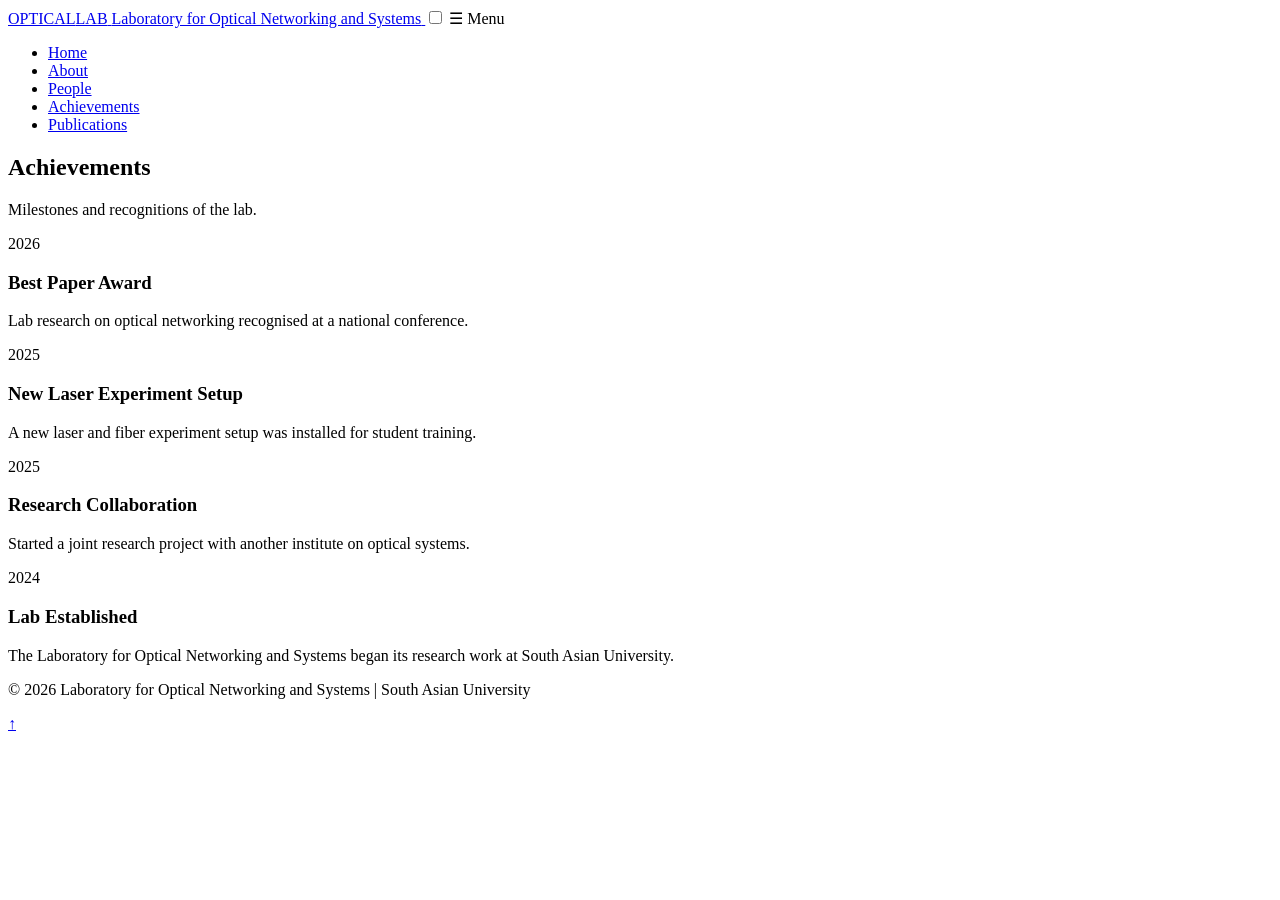
==== commit a9b2fbee: "Update achievements.html" ====
--- a/achievements.html
+++ b/achievements.html
@@ -4,7 +4,7 @@
     <meta charset="UTF-8">
     <meta name="viewport" content="width=device-width, initial-scale=1.0">
     <title>Achievements | Laboratory for Optical Networking and Systems</title>
-    <link rel="stylesheet" href="style.css">
+    <link rel="stylesheet" href="../css/style.css">
 </head>
 <body id="top">
     <header class="site-header">
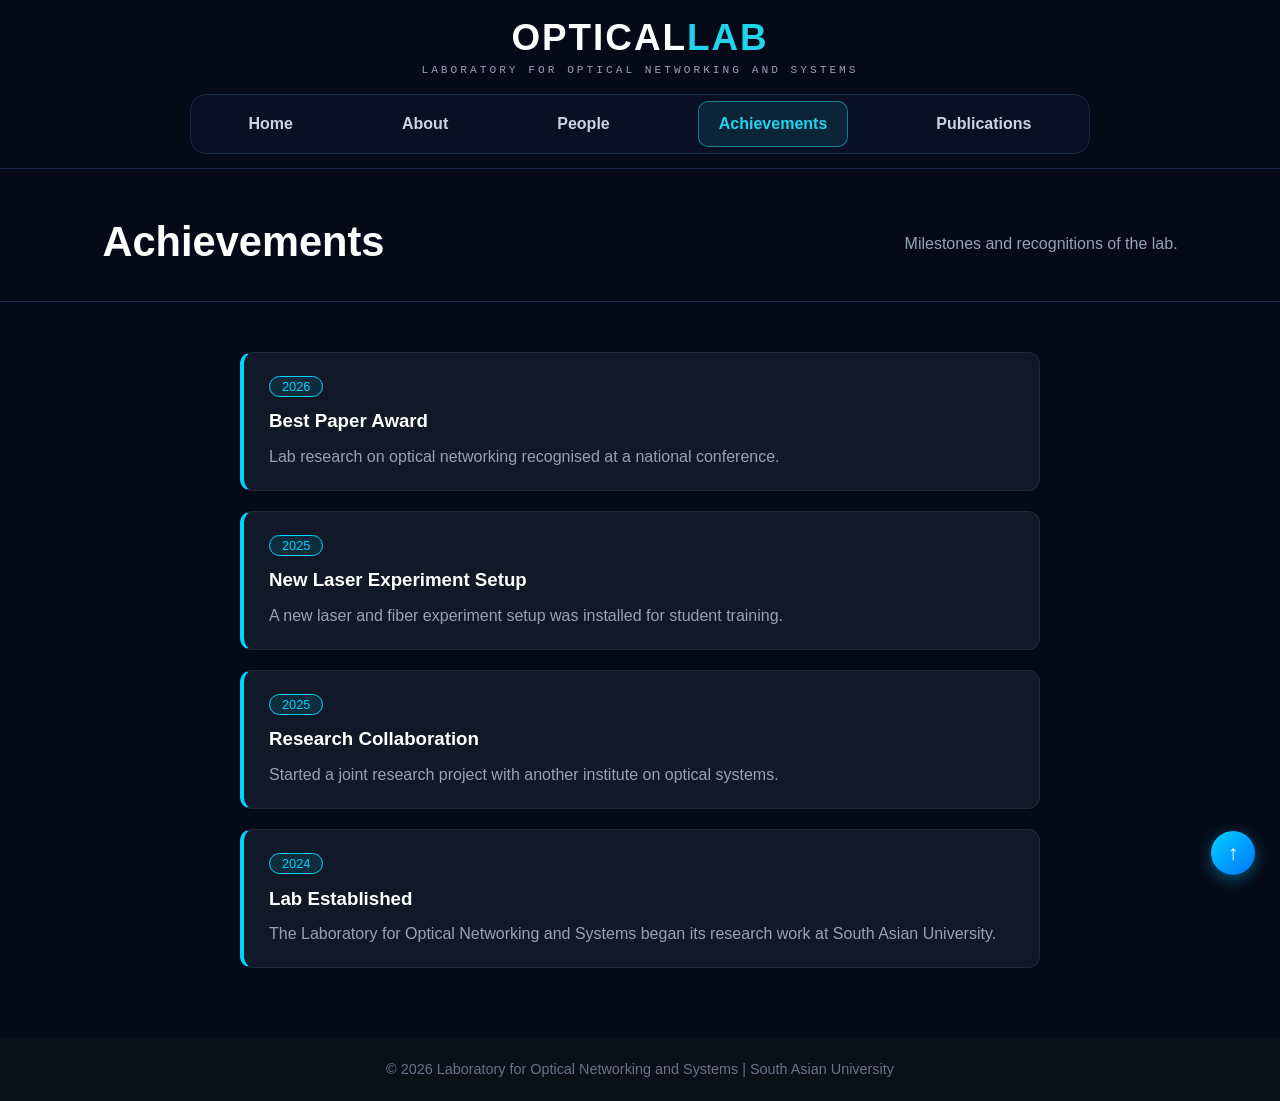
==== commit 1b27f385: "Update achievements.html" ====
--- a/achievements.html
+++ b/achievements.html
@@ -4,7 +4,7 @@
     <meta charset="UTF-8">
     <meta name="viewport" content="width=device-width, initial-scale=1.0">
     <title>Achievements | Laboratory for Optical Networking and Systems</title>
-    <link rel="stylesheet" href="../css/style.css">
+    <link rel="stylesheet" href="style.css">
 </head>
 <body id="top">
     <header class="site-header">
--- a/style.css
+++ b/style.css
@@ -0,0 +1,977 @@
+* {
+    margin: 0;
+    padding: 0;
+    box-sizing: border-box;
+    font-family: -apple-system, BlinkMacSystemFont, "Segoe UI", Roboto, Helvetica, Arial, sans-serif;
+}
+
+body {
+    background-color: #0b0f19; 
+    color: #e0e6ed;
+    line-height: 1.6;
+}
+
+.navbar {
+    display: flex;
+    justify-content: space-between;
+    align-items: center;
+    padding: 1.2rem 8%;
+    background-color: #111827;
+    border-bottom: 2px solid #00d2ff; 
+    position: sticky;
+    top: 0;
+    z-index: 100;
+}
+
+.logo {
+    font-size: 1.5rem;
+    font-weight: 700;
+    letter-spacing: 1px;
+    color: #ffffff;
+}
+
+.logo span {
+    color: #00d2ff; 
+}
+
+.nav-links {
+    display: flex;
+    list-style: none;
+    gap: 20px;
+}
+
+.nav-links a {
+    text-decoration: none;
+    color: #a0aec0;
+    font-weight: 500;
+    transition: color 0.3s ease, border-bottom 0.3s ease;
+    padding-bottom: 5px;
+}
+
+.nav-links a:hover,
+.nav-links a.active {
+    color: #00d2ff;
+    border-bottom: 2px solid #00d2ff;
+}
+
+.hero {
+    background: radial-gradient(circle at center, #1e293b 0%, #0b0f19 80%);
+    text-align: center;
+    padding: 100px 20px;
+    border-bottom: 1px solid #1e293b;
+}
+
+.hero-content {
+    max-width: 800px;
+    margin: 0 auto;
+}
+
+.badge {
+    background: rgba(0, 210, 255, 0.1);
+    color: #00d2ff;
+    padding: 6px 16px;
+    border-radius: 20px;
+    font-size: 0.85rem;
+    border: 1px solid #00d2ff;
+    display: inline-block;
+    margin-bottom: 15px;
+}
+
+.hero h1 {
+    font-size: 2.8rem;
+    color: #ffffff;
+    margin-bottom: 15px;
+    text-shadow: 0 0 15px rgba(0, 210, 255, 0.4);
+}
+
+.hero p {
+    font-size: 1.15rem;
+    color: #94a3b8;
+    margin-bottom: 30px;
+}
+
+.hero-btns {
+    display: flex;
+    justify-content: center;
+    gap: 15px;
+}
+
+
+.btn {
+    text-decoration: none;
+    padding: 12px 28px;
+    border-radius: 30px;
+    font-weight: 600;
+    transition: all 0.3s ease;
+}
+
+.primary-btn {
+    background: linear-gradient(135deg, #00d2ff, #0072ff);
+    color: #ffffff;
+    box-shadow: 0 4px 15px rgba(0, 210, 255, 0.3);
+}
+
+.primary-btn:hover {
+    transform: translateY(-3px);
+    box-shadow: 0 6px 20px rgba(0, 210, 255, 0.6);
+}
+
+.secondary-btn {
+    background: transparent;
+    color: #ffffff;
+    border: 2px solid #334155;
+}
+
+.secondary-btn:hover {
+    border-color: #00d2ff;
+    color: #00d2ff;
+    transform: translateY(-3px);
+}
+
+.highlights {
+    padding: 70px 8%;
+    text-align: center;
+}
+
+.section-title {
+    font-size: 2rem;
+    color: #ffffff;
+    margin-bottom: 40px;
+    position: relative;
+    display: inline-block;
+}
+
+.section-title::after {
+    content: '';
+    display: block;
+    width: 60%;
+    height: 3px;
+    background: #00d2ff;
+    margin: 8px auto 0;
+    border-radius: 2px;
+}
+
+.card-container {
+    display: flex;
+    justify-content: center;
+    gap: 30px;
+    flex-wrap: wrap;
+}
+
+.card {
+    background-color: #111827;
+    border: 1px solid #1e293b;
+    border-radius: 12px;
+    padding: 30px 20px;
+    width: 300px;
+    display: flex;
+    flex-direction: column;
+    align-items: center;
+    transition: transform 0.3s ease, border-color 0.3s ease, box-shadow 0.3s ease;
+}
+
+.icon-shape {
+    width: 50px;
+    height: 50px;
+    border-radius: 50%;
+    margin-bottom: 20px;
+}
+
+.optical-icon {
+    border: 4px solid #00d2ff;
+    background: radial-gradient(circle, #00d2ff 30%, transparent 40%);
+}
+
+.laser-icon {
+    background: linear-gradient(45deg, #00d2ff, #0072ff);
+    box-shadow: 0 0 10px #00d2ff;
+}
+
+.system-icon {
+    border: 3px dashed #00d2ff;
+    background: #0b0f19;
+}
+
+.card h3 {
+    color: #ffffff;
+    margin-bottom: 10px;
+}
+
+.card p {
+    color: #94a3b8;
+    font-size: 0.95rem;
+}
+
+.card:hover {
+    transform: translateY(-8px);
+    border-color: #00d2ff;
+    box-shadow: 0 8px 25px rgba(0, 210, 255, 0.25);
+}
+
+.stats-banner {
+    display: flex;
+    justify-content: space-around;
+    align-items: center;
+    background: #0f172a;
+    padding: 40px 8%;
+    margin-top: 20px;
+    border-top: 1px solid #1e293b;
+    border-bottom: 1px solid #1e293b;
+    text-align: center;
+}
+
+.stat-item h3 {
+    font-size: 2.2rem;
+    color: #00d2ff;
+}
+
+.stat-item p {
+    color: #94a3b8;
+    font-weight: 500;
+}
+
+footer {
+    text-align: center;
+    padding: 20px;
+    background-color: #0b0f19;
+    color: #64748b;
+    font-size: 0.9rem;
+}
+
+
+
+/* =====================================================
+   NEW STYLES  (About section, Team, Publications,
+   Achievements) - everything here is pure CSS, no JS
+   ===================================================== */
+
+html {
+    scroll-behavior: smooth;
+    scroll-padding-top: 80px; /* so the sticky navbar doesn't cover section titles */
+}
+
+/* ---------- Mobile menu (checkbox trick, no JS) ---------- */
+.menu-toggle {
+    display: none; /* the hidden checkbox */
+}
+
+.menu-btn {
+    display: none; /* shown only on small screens */
+    border: 1px solid #334155;
+    color: #ffffff;
+    font-size: 1.4rem;
+    padding: 2px 12px;
+    border-radius: 6px;
+    cursor: pointer;
+}
+
+/* ---------- About section (merged into Home) ---------- */
+.about {
+    padding: 70px 8%;
+    text-align: center;
+}
+
+.about-text {
+    max-width: 800px;
+    margin: 0 auto 40px;
+    color: #94a3b8;
+    font-size: 1.05rem;
+}
+
+.about-text p {
+    margin-bottom: 15px;
+}
+
+.about .card h3 {
+    color: #00d2ff;
+}
+
+.card p {
+    text-align: center;
+}
+
+/* ---------- Explore More cards ---------- */
+.explore {
+    padding: 70px 8%;
+    text-align: center;
+}
+
+.link-card {
+    text-decoration: none;
+}
+
+/* ---------- Header used on the inner pages ---------- */
+.page-header {
+    text-align: center;
+    padding: 60px 20px;
+    background: radial-gradient(circle at center, #1e293b 0%, #0b0f19 80%);
+    border-bottom: 1px solid #1e293b;
+}
+
+.page-header h1 {
+    font-size: 2.4rem;
+    color: #ffffff;
+    text-shadow: 0 0 15px rgba(0, 210, 255, 0.4);
+}
+
+.page-header p {
+    color: #94a3b8;
+    margin-top: 8px;
+}
+
+.content {
+    padding: 50px 8%;
+    min-height: 50vh;
+}
+
+/* ---------- Filters (Team + Publications) ----------
+   Each filter is a group of hidden radio buttons.
+   The labels act as the buttons. When a radio is
+   :checked, CSS hides the cards that don't match. */
+.filter-radio {
+    position: absolute;
+    opacity: 0;
+    pointer-events: none;
+}
+
+/* shows a ring around the buttons when using the keyboard */
+.filter-radio:focus-visible ~ .filter-bar {
+    outline: 2px solid #00d2ff;
+    outline-offset: 8px;
+    border-radius: 30px;
+}
+
+.filter-bar {
+    display: flex;
+    justify-content: center;
+    flex-wrap: wrap;
+    gap: 12px;
+    margin-bottom: 40px;
+}
+
+.filter-btn {
+    background: transparent;
+    color: #a0aec0;
+    border: 2px solid #334155;
+    padding: 8px 22px;
+    border-radius: 30px;
+    font-weight: 600;
+    cursor: pointer;
+    transition: all 0.3s ease;
+}
+
+.filter-btn:hover {
+    border-color: #00d2ff;
+    color: #00d2ff;
+}
+
+/* highlight the button of the checked radio */
+#t-all:checked ~ .filter-bar label[for="t-all"],
+#t-faculty:checked ~ .filter-bar label[for="t-faculty"],
+#t-researcher:checked ~ .filter-bar label[for="t-researcher"],
+#t-student:checked ~ .filter-bar label[for="t-student"],
+#p-all:checked ~ .filter-bar label[for="p-all"],
+#p-2026:checked ~ .filter-bar label[for="p-2026"],
+#p-2025:checked ~ .filter-bar label[for="p-2025"],
+#p-2024:checked ~ .filter-bar label[for="p-2024"] {
+    border-color: #00d2ff;
+    color: #00d2ff;
+    background: rgba(0, 210, 255, 0.1);
+}
+
+/* Team: hide members that are not in the chosen group */
+#t-faculty:checked ~ .card-container .member:not(.faculty),
+#t-researcher:checked ~ .card-container .member:not(.researcher),
+#t-student:checked ~ .card-container .member:not(.student) {
+    display: none;
+}
+
+/* Publications: hide papers from other years */
+#p-2026:checked ~ .pub-list .pub:not(.y2026),
+#p-2025:checked ~ .pub-list .pub:not(.y2025),
+#p-2024:checked ~ .pub-list .pub:not(.y2024) {
+    display: none;
+}
+
+/* ---------- Team cards ---------- */
+.avatar {
+    width: 80px;
+    height: 80px;
+    border-radius: 50%;
+    background: linear-gradient(135deg, #00d2ff, #0072ff);
+    color: #ffffff;
+    font-size: 1.5rem;
+    font-weight: 700;
+    display: flex;
+    justify-content: center;
+    align-items: center;
+    margin-bottom: 15px;
+}
+
+.role-tag {
+    color: #00d2ff;
+    font-size: 0.85rem;
+    margin-bottom: 10px;
+}
+
+/* ---------- Publications + Achievements lists ---------- */
+.pub-list,
+.timeline {
+    max-width: 800px;
+    margin: 0 auto;
+}
+
+.pub,
+.timeline-item {
+    background-color: #111827;
+    border: 1px solid #1e293b;
+    border-left: 4px solid #00d2ff;
+    border-radius: 12px;
+    padding: 20px 25px;
+    margin-bottom: 20px;
+    transition: transform 0.3s ease, box-shadow 0.3s ease;
+}
+
+.pub:hover,
+.timeline-item:hover {
+    transform: translateX(6px);
+    box-shadow: 0 8px 25px rgba(0, 210, 255, 0.2);
+}
+
+.pub h3,
+.timeline-item h3 {
+    color: #ffffff;
+    margin: 8px 0;
+}
+
+.year-tag {
+    background: rgba(0, 210, 255, 0.1);
+    color: #00d2ff;
+    border: 1px solid #00d2ff;
+    border-radius: 20px;
+    padding: 2px 12px;
+    font-size: 0.8rem;
+}
+
+.authors {
+    color: #94a3b8;
+    font-size: 0.95rem;
+}
+
+.journal {
+    color: #64748b;
+    font-size: 0.9rem;
+    font-style: italic;
+}
+
+.timeline-item p {
+    color: #94a3b8;
+}
+
+/* ---------- Back to top (plain link, no JS) ---------- */
+.top-btn {
+    position: fixed;
+    bottom: 25px;
+    right: 25px;
+    width: 44px;
+    height: 44px;
+    border-radius: 50%;
+    background: linear-gradient(135deg, #00d2ff, #0072ff);
+    color: #ffffff;
+    font-size: 1.3rem;
+    text-decoration: none;
+    display: flex;
+    justify-content: center;
+    align-items: center;
+    box-shadow: 0 4px 15px rgba(0, 210, 255, 0.4);
+    z-index: 100;
+}
+
+/* ---------- Responsive ---------- */
+@media (max-width: 768px) {
+    .navbar {
+        flex-wrap: wrap;
+        padding: 1rem 5%;
+    }
+
+    .menu-btn {
+        display: block;
+    }
+
+    nav {
+        width: 100%;
+    }
+
+    .nav-links {
+        display: none;
+        flex-direction: column;
+        gap: 12px;
+        padding-top: 15px;
+    }
+
+    /* when the checkbox is ticked, show the menu */
+    .menu-toggle:checked ~ nav .nav-links {
+        display: flex;
+    }
+
+    .hero h1 {
+        font-size: 2rem;
+    }
+
+    .hero-btns {
+        flex-direction: column;
+        align-items: center;
+    }
+
+    .stats-banner {
+        flex-direction: column;
+        gap: 20px;
+    }
+
+    .card {
+        width: 100%;
+    }
+}
+
+
+/* =====================================================
+   SITE THEME OVERRIDES - header, page header, people page
+   (styled after the CiLab website)
+   ===================================================== */
+:root {
+    --bg: #060a18;
+    --panel: #0b1226;
+    --line: #1b2a4a;
+    --cyan: #22d3ee;
+    --mono: "Space Mono", "Courier New", Consolas, monospace;
+}
+
+body { background-color: var(--bg); }
+
+/* ---------- Centered logo + pill menu ---------- */
+.site-header {
+    text-align: center;
+    padding: 18px 4% 0;
+    background: var(--bg);
+    border-bottom: 1px solid var(--line);
+    position: sticky;
+    top: 0;
+    z-index: 100;
+}
+
+.brand {
+    display: inline-flex;
+    flex-direction: column;
+    align-items: center;
+    text-decoration: none;
+}
+
+.brand-name {
+    font-size: 2.3rem;
+    font-weight: 800;
+    letter-spacing: 2px;
+    color: #ffffff;
+    line-height: 1.1;
+}
+
+.brand-name span { color: var(--cyan); }
+
+.brand-tag {
+    font-family: var(--mono);
+    font-size: 0.7rem;
+    letter-spacing: 3px;
+    text-transform: uppercase;
+    color: #94a3b8;
+    margin-top: 4px;
+}
+
+.pill-nav {
+    max-width: 900px;
+    margin: 14px auto;
+    border: 1px solid var(--line);
+    border-radius: 16px;
+    background: rgba(11, 18, 38, 0.8);
+    padding: 6px;
+}
+
+.pill-nav .nav-links {
+    display: flex;
+    justify-content: space-around;
+    gap: 6px;
+}
+
+.pill-nav .nav-links a {
+    display: block;
+    padding: 9px 20px;
+    border: 1px solid transparent;
+    border-radius: 10px;
+    color: #cbd5e1;
+    font-weight: 600;
+}
+
+.pill-nav .nav-links a:hover,
+.pill-nav .nav-links a.active {
+    color: var(--cyan);
+    background: rgba(34, 211, 238, 0.1);
+    border: 1px solid rgba(34, 211, 238, 0.5);
+}
+
+.site-header .menu-btn { margin: 12px auto 0; }
+
+/* ---------- Page header (left aligned, like CiLab) ---------- */
+.page-header {
+    display: flex;
+    justify-content: space-between;
+    align-items: center;
+    flex-wrap: wrap;
+    gap: 20px;
+    text-align: left;
+    background: var(--bg);
+    padding: 40px 8% 25px;
+    margin: 0;
+    border-bottom: 1px solid var(--line);
+}
+
+.page-header h1 { font-size: 2.6rem; text-shadow: none; }
+.page-header p { margin-top: 4px; }
+
+.eyebrow {
+    display: block;
+    font-family: var(--mono);
+    font-size: 0.8rem;
+    letter-spacing: 2.5px;
+    text-transform: uppercase;
+    color: var(--cyan);
+    margin-bottom: 6px;
+}
+
+.outline-btn {
+    color: var(--cyan);
+    text-decoration: none;
+    font-weight: 600;
+    border: 1px solid rgba(34, 211, 238, 0.5);
+    background: rgba(34, 211, 238, 0.08);
+    padding: 12px 22px;
+    border-radius: 10px;
+    transition: all 0.3s ease;
+}
+
+.outline-btn:hover { background: rgba(34, 211, 238, 0.2); }
+
+.solid-btn {
+    background: var(--cyan);
+    color: #04121c;
+    text-decoration: none;
+    font-weight: 700;
+    padding: 12px 22px;
+    border-radius: 10px;
+    white-space: nowrap;
+    align-self: flex-start;
+}
+
+.solid-btn:hover { background: #67e8f9; }
+
+/* ---------- People page ---------- */
+.people-page {
+    max-width: 1300px;
+    margin: 0 auto;
+    padding: 40px 4%;
+}
+
+.count {
+    font-family: var(--mono);
+    font-size: 0.75rem;
+    color: var(--cyan);
+    margin-left: 6px;
+}
+
+/* tree box */
+.tree-box {
+    background: var(--panel);
+    border: 1px solid var(--line);
+    border-radius: 18px;
+    padding: 30px 20px;
+    text-align: center;
+    margin-bottom: 40px;
+}
+
+.tree-root {
+    display: inline-block;
+    border: 1px solid rgba(34, 211, 238, 0.6);
+    border-radius: 12px;
+    padding: 10px 22px;
+    font-weight: 700;
+    color: #ffffff;
+    background: rgba(34, 211, 238, 0.06);
+    box-shadow: 0 0 18px rgba(34, 211, 238, 0.15);
+}
+
+.tree-nodes {
+    position: relative;
+    display: flex;
+    justify-content: center;
+    flex-wrap: wrap;
+    gap: 40px;
+    margin-top: 34px;
+    padding-top: 22px;
+}
+
+/* connector lines */
+.tree-root::after {
+    content: "";
+    display: block;
+    width: 2px;
+    height: 34px;
+    background: var(--cyan);
+    margin: 10px auto -44px;
+    position: relative;
+    top: 10px;
+}
+
+.tree-nodes::before {
+    content: "";
+    position: absolute;
+    top: 0;
+    left: 18%;
+    right: 18%;
+    height: 2px;
+    background: linear-gradient(90deg, #6366f1, var(--cyan), #38bdf8);
+}
+
+.tree-node {
+    position: relative;
+    display: flex;
+    flex-direction: column;
+    align-items: center;
+    min-width: 200px;
+    padding: 12px 22px;
+    border: 1px solid var(--line);
+    border-radius: 12px;
+    background: #080e20;
+    color: #ffffff;
+    font-weight: 700;
+    cursor: pointer;
+    transition: all 0.3s ease;
+}
+
+.tree-node::before {
+    content: "";
+    position: absolute;
+    top: -22px;
+    left: 50%;
+    width: 2px;
+    height: 22px;
+    background: #38bdf8;
+}
+
+.tree-node small {
+    font-family: var(--mono);
+    font-size: 0.65rem;
+    letter-spacing: 2px;
+    text-transform: uppercase;
+    color: var(--cyan);
+    margin-bottom: 4px;
+}
+
+.tree-node:hover { border-color: var(--cyan); }
+
+#g-members:checked ~ .tree-box label[for="g-members"],
+#g-collab:checked ~ .tree-box label[for="g-collab"],
+#g-alumni:checked ~ .tree-box label[for="g-alumni"] {
+    border-color: var(--cyan);
+    background: rgba(34, 211, 238, 0.1);
+    box-shadow: 0 0 22px rgba(34, 211, 238, 0.3);
+}
+
+/* sub filter (only for collaborators) */
+.sub-bar {
+    display: none;
+    justify-content: center;
+    flex-wrap: wrap;
+    gap: 10px;
+    margin-top: 25px;
+}
+
+#g-members:checked ~ .tree-box .sub-members,
+#g-collab:checked ~ .tree-box .sub-collab,
+#g-alumni:checked ~ .tree-box .sub-alumni { display: flex; }
+
+.sub-btn {
+    min-width: 150px;
+    padding: 10px 20px;
+    border: 1px solid var(--line);
+    border-radius: 10px;
+    background: #080e20;
+    color: #ffffff;
+    font-weight: 700;
+    cursor: pointer;
+    transition: all 0.3s ease;
+}
+
+.sub-btn:hover { border-color: var(--cyan); }
+
+#c-all:checked ~ .tree-box label[for="c-all"],
+#c-prof:checked ~ .tree-box label[for="c-prof"],
+#c-scholar:checked ~ .tree-box label[for="c-scholar"],
+#c-industry:checked ~ .tree-box label[for="c-industry"],
+#m-all:checked ~ .tree-box label[for="m-all"],
+#m-btech:checked ~ .tree-box label[for="m-btech"],
+#m-scholar:checked ~ .tree-box label[for="m-scholar"],
+#m-staff:checked ~ .tree-box label[for="m-staff"],
+#a-all:checked ~ .tree-box label[for="a-all"],
+#a-scholar:checked ~ .tree-box label[for="a-scholar"],
+#a-btech:checked ~ .tree-box label[for="a-btech"] {
+    border-color: var(--cyan);
+    background: rgba(34, 211, 238, 0.12);
+}
+
+/* panels: show only the chosen group */
+.panel { display: none; }
+#g-members:checked ~ .panel-members,
+#g-collab:checked ~ .panel-collab,
+#g-alumni:checked ~ .panel-alumni { display: block; }
+
+#c-prof:checked ~ .panel-collab .person-card:not(.prof),
+#c-scholar:checked ~ .panel-collab .person-card:not(.scholar),
+#c-industry:checked ~ .panel-collab .person-card:not(.industry) { display: none; }
+
+/* current members sub filter (PI block only shows under "All") */
+#m-btech:checked ~ .panel-members .person-card:not(.btech),
+#m-scholar:checked ~ .panel-members .person-card:not(.scholar),
+#m-staff:checked ~ .panel-members .person-card:not(.staff),
+#m-btech:checked ~ .panel-members .pi-only,
+#m-scholar:checked ~ .panel-members .pi-only,
+#m-staff:checked ~ .panel-members .pi-only { display: none; }
+
+/* alumni sub filter */
+#a-scholar:checked ~ .panel-alumni .person-card:not(.scholar),
+#a-btech:checked ~ .panel-alumni .person-card:not(.btech) { display: none; }
+
+/* section label with line */
+.section-tag {
+    display: flex;
+    align-items: center;
+    gap: 15px;
+    margin: 10px 0 22px;
+}
+
+.section-tag::after {
+    content: "";
+    flex: 1;
+    height: 1px;
+    background: var(--line);
+}
+
+.section-tag span {
+    font-family: var(--mono);
+    font-size: 0.85rem;
+    letter-spacing: 2px;
+    text-transform: uppercase;
+    color: var(--cyan);
+    border: 1px solid rgba(34, 211, 238, 0.45);
+    background: rgba(34, 211, 238, 0.07);
+    padding: 7px 14px;
+    border-radius: 8px;
+}
+
+/* photo placeholder (head + shoulders) */
+.avatar-box {
+    flex-shrink: 0;
+    width: 80px;
+    height: 80px;
+    border: 1px solid rgba(34, 211, 238, 0.4);
+    border-radius: 12px;
+    background: #0d1630;
+    overflow: hidden;
+    position: relative;
+}
+
+.avatar-box.big { width: 190px; height: 215px; border: 3px solid var(--cyan); border-radius: 12px; }
+
+.silhouette::before,
+.silhouette::after {
+    content: "";
+    position: absolute;
+    left: 50%;
+    transform: translateX(-50%);
+    background: #1f2b4d;
+}
+
+.silhouette::before { top: 18%; width: 34%; height: 34%; border-radius: 50%; }
+.silhouette::after { bottom: -12%; width: 70%; height: 42%; border-radius: 50% 50% 0 0; }
+
+/* PI feature card */
+.pi-card {
+    display: flex;
+    gap: 30px;
+    align-items: flex-start;
+    background: var(--panel);
+    border: 1px solid rgba(34, 211, 238, 0.5);
+    border-radius: 18px;
+    padding: 30px;
+    margin-bottom: 40px;
+    box-shadow: 0 0 25px rgba(34, 211, 238, 0.08);
+}
+
+.pi-info { flex: 1; }
+.pi-info h2 { font-size: 2.2rem; color: #ffffff; line-height: 1.2; }
+.pi-role { display: block; color: var(--cyan); font-weight: 700; font-size: 1.1rem; margin: 4px 0; }
+.pi-dept { display: block; color: #94a3b8; font-size: 0.9rem; margin-bottom: 15px; }
+.pi-info p { color: #cbd5e1; }
+
+/* member cards */
+.people-grid {
+    display: grid;
+    grid-template-columns: repeat(auto-fill, minmax(340px, 1fr));
+    gap: 22px;
+    margin-bottom: 40px;
+}
+
+.person-card {
+    display: flex;
+    gap: 18px;
+    align-items: flex-start;
+    background: var(--panel);
+    border: 1px solid var(--line);
+    border-radius: 14px;
+    padding: 20px;
+    transition: transform 0.3s ease, border-color 0.3s ease, box-shadow 0.3s ease;
+}
+
+.person-card:hover {
+    transform: translateY(-4px);
+    border-color: var(--cyan);
+    box-shadow: 0 8px 25px rgba(34, 211, 238, 0.2);
+}
+
+.person-info h3 { color: #ffffff; font-size: 1.2rem; }
+.person-role { display: block; color: var(--cyan); font-weight: 600; font-size: 0.88rem; margin: 2px 0 6px; }
+.person-info p { color: #94a3b8; font-size: 0.9rem; }
+
+.person-links { display: flex; gap: 15px; margin-top: 10px; }
+
+.person-links a {
+    color: #a0aec0;
+    font-size: 0.85rem;
+    text-decoration: none;
+    border-bottom: 1px solid #334155;
+}
+
+.person-links a:hover { color: var(--cyan); border-color: var(--cyan); }
+
+/* ---------- Mobile ---------- */
+@media (max-width: 768px) {
+    .pill-nav { display: none; }
+    .menu-toggle:checked ~ .pill-nav { display: block; }
+    .pill-nav .nav-links { flex-direction: column; padding-top: 0; }
+    .site-header .menu-btn { display: inline-block; }
+    .brand-name { font-size: 1.8rem; }
+    .brand-tag { font-size: 0.55rem; letter-spacing: 1.5px; }
+    .page-header h1 { font-size: 2rem; }
+    .pi-card { flex-direction: column; }
+    .tree-nodes::before { display: none; }
+    .tree-node { min-width: 100%; }
+    .tree-node::before, .tree-root::after { display: none; }
+    .tree-nodes { gap: 12px; margin-top: 20px; padding-top: 0; }
+    .people-grid { grid-template-columns: 1fr; }
+}
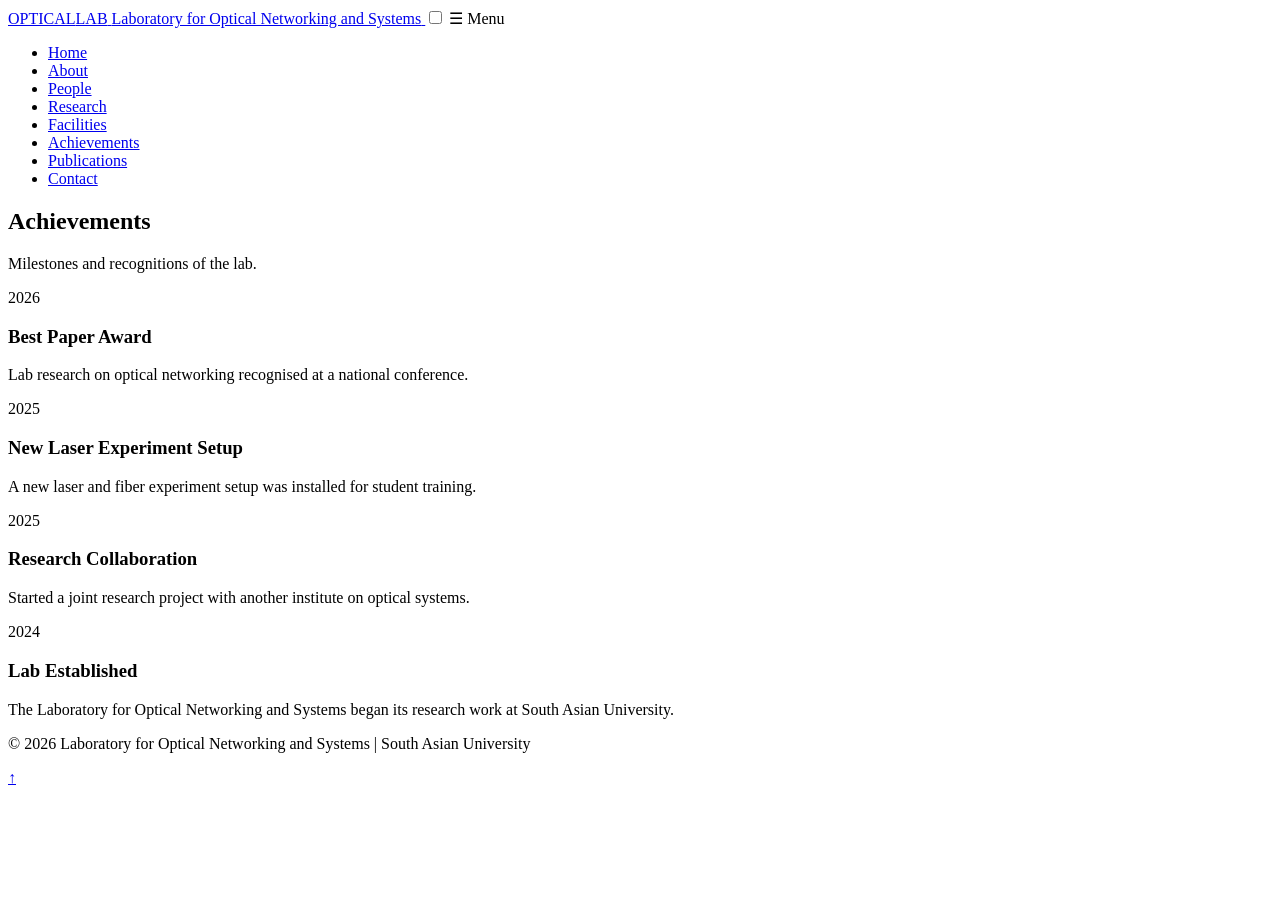
==== commit a20d84b6: "Add files via upload" ====
--- a/achievements.html
+++ b/achievements.html
@@ -4,7 +4,7 @@
     <meta charset="UTF-8">
     <meta name="viewport" content="width=device-width, initial-scale=1.0">
     <title>Achievements | Laboratory for Optical Networking and Systems</title>
-    <link rel="stylesheet" href="style.css">
+    <link rel="stylesheet" href="../css/style.css">
 </head>
 <body id="top">
     <header class="site-header">
@@ -19,8 +19,11 @@
                     <li><a href="../index.html">Home</a></li>
                     <li><a href="../index.html#about">About</a></li>
                     <li><a href="team.html">People</a></li>
+                    <li><a href="research.html">Research</a></li>
+                    <li><a href="facilities.html">Facilities</a></li>
                     <li><a href="achievements.html" class="active">Achievements</a></li>
                     <li><a href="publications.html">Publications</a></li>
+                    <li><a href="contact.html">Contact</a></li>
             </ul>
         </nav>
     </header>
